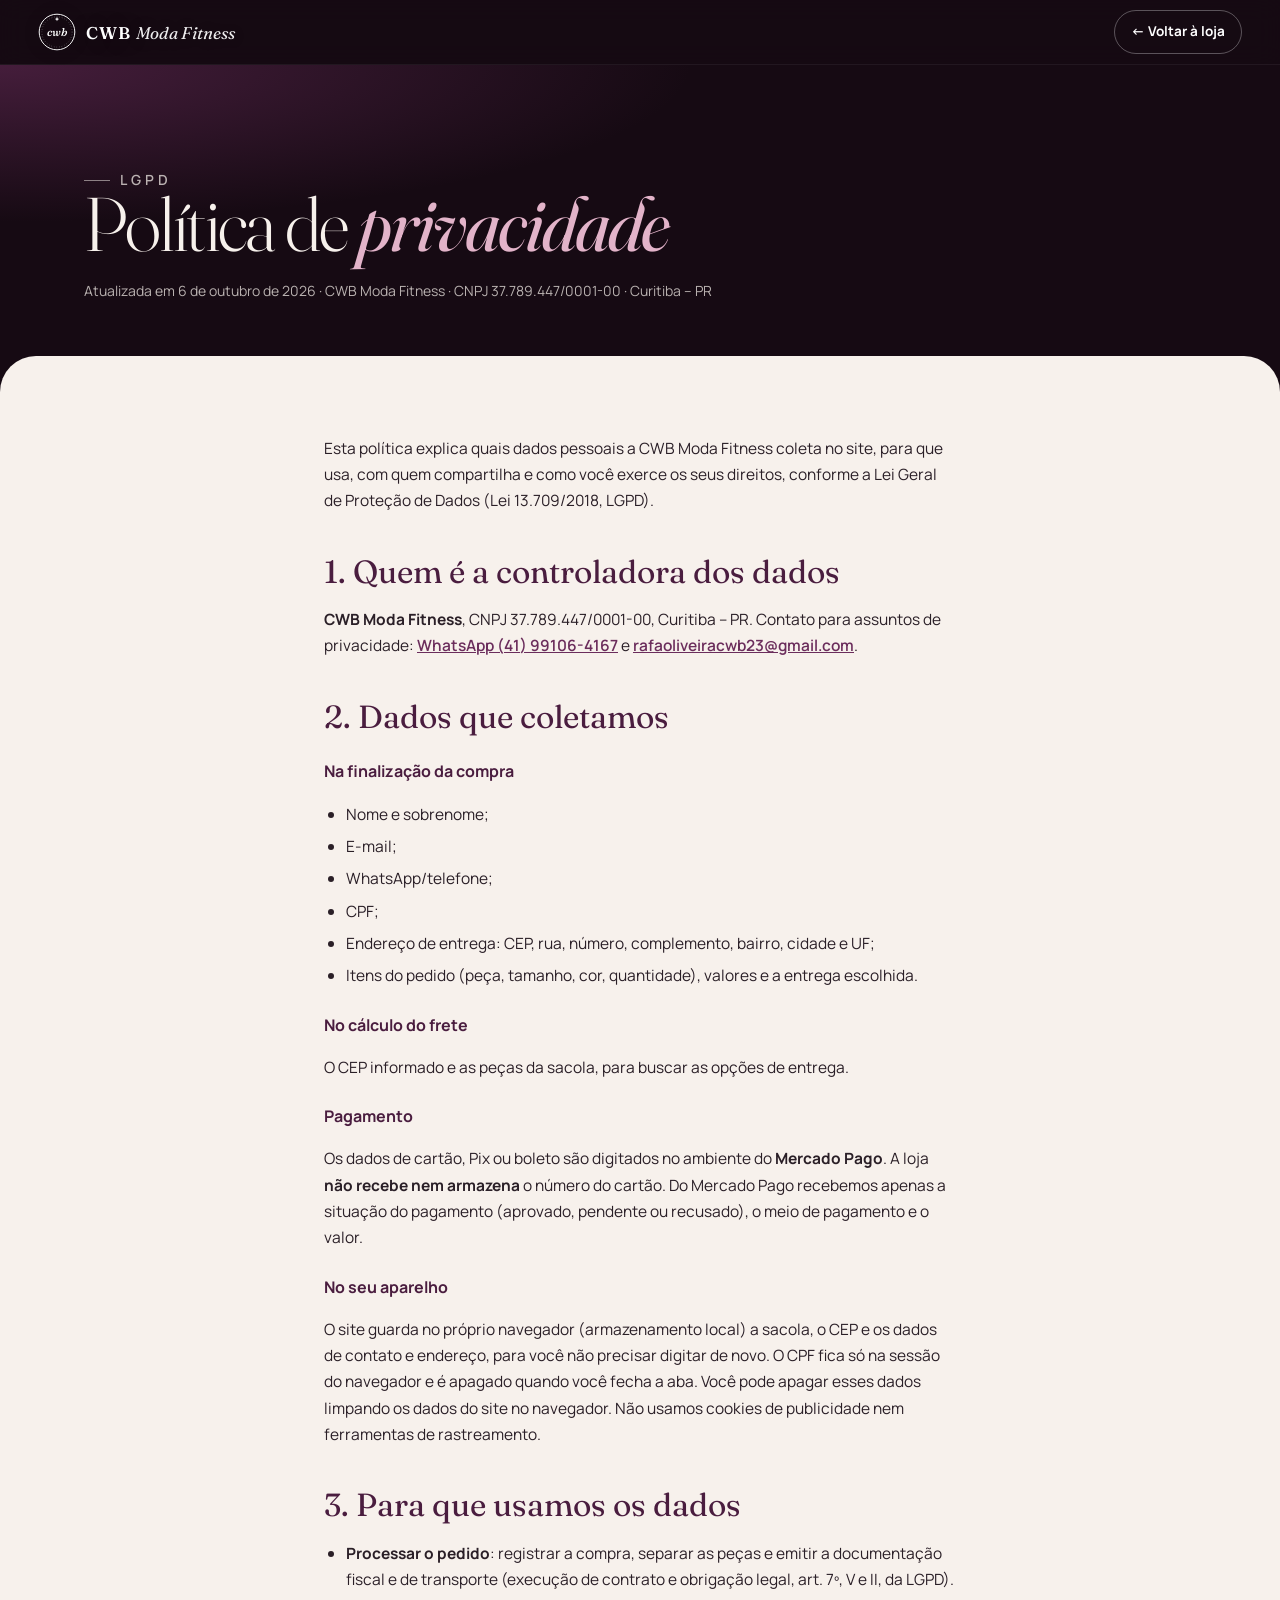
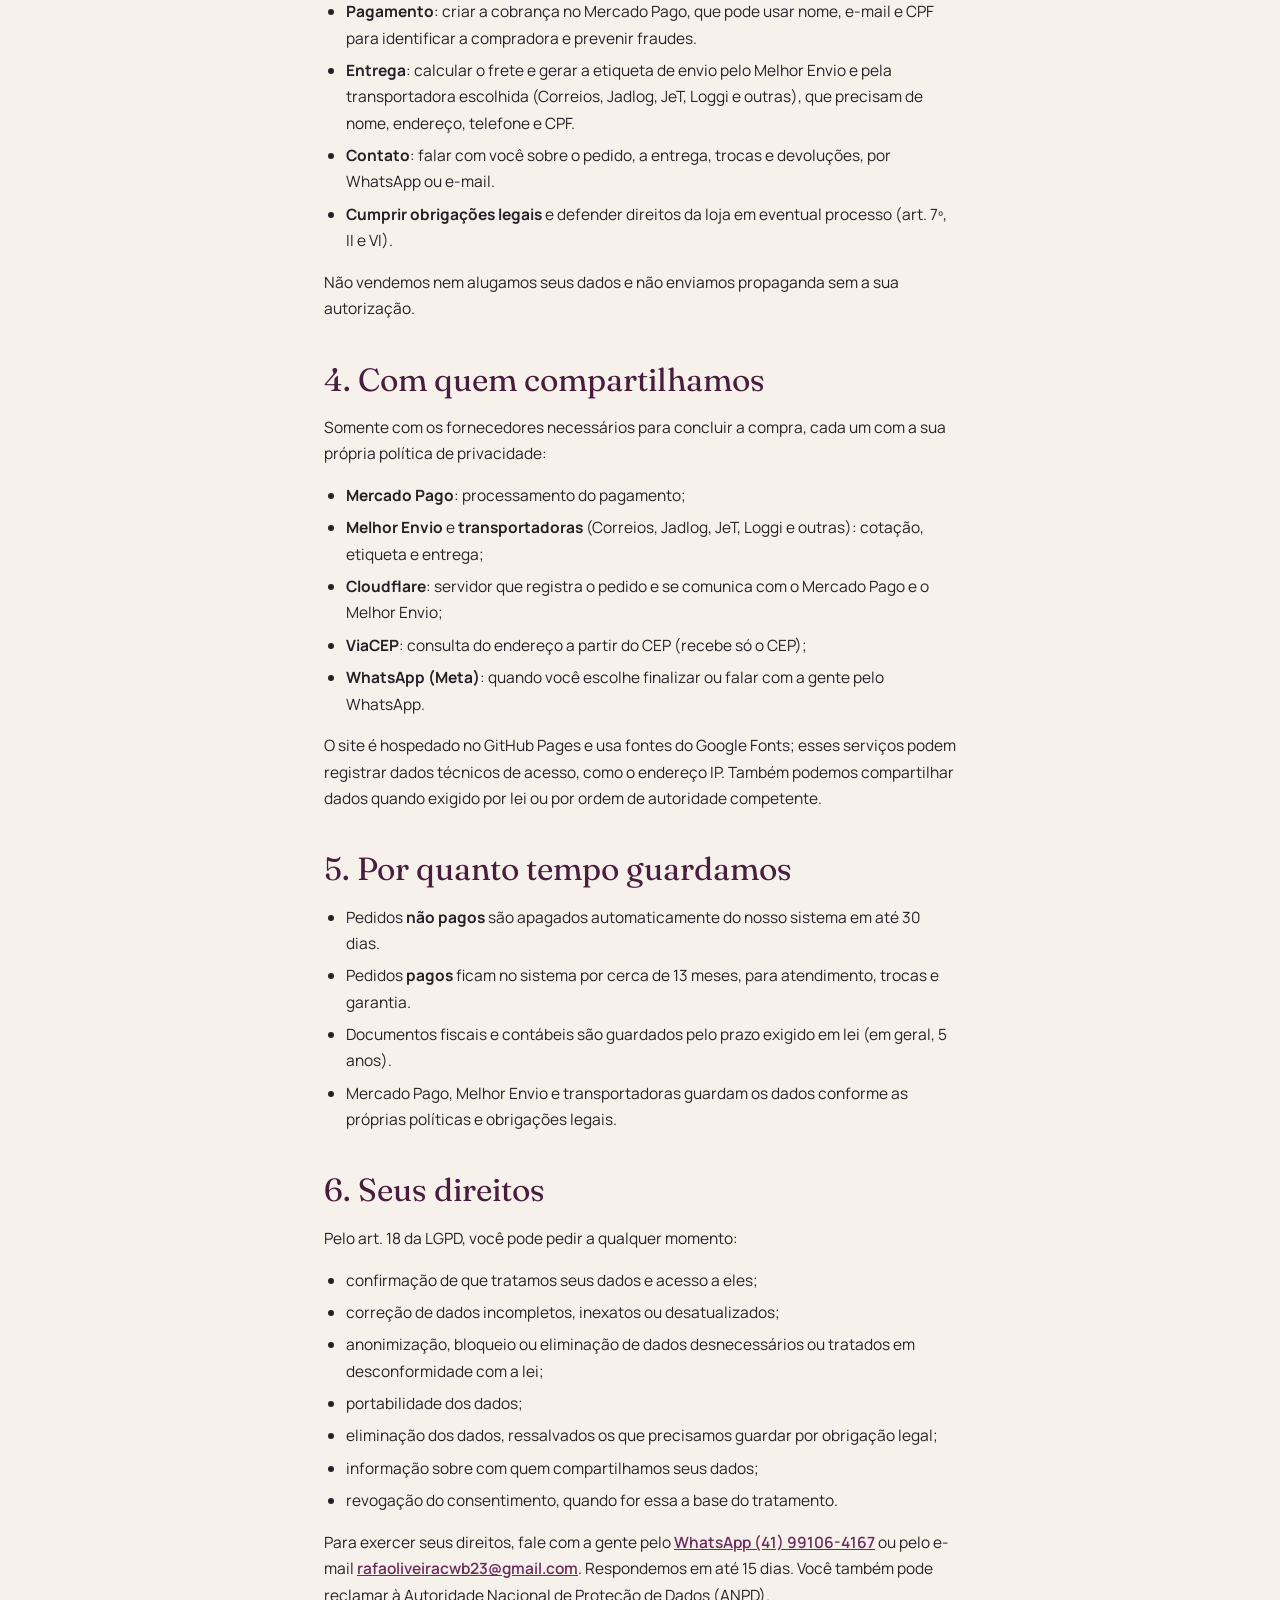
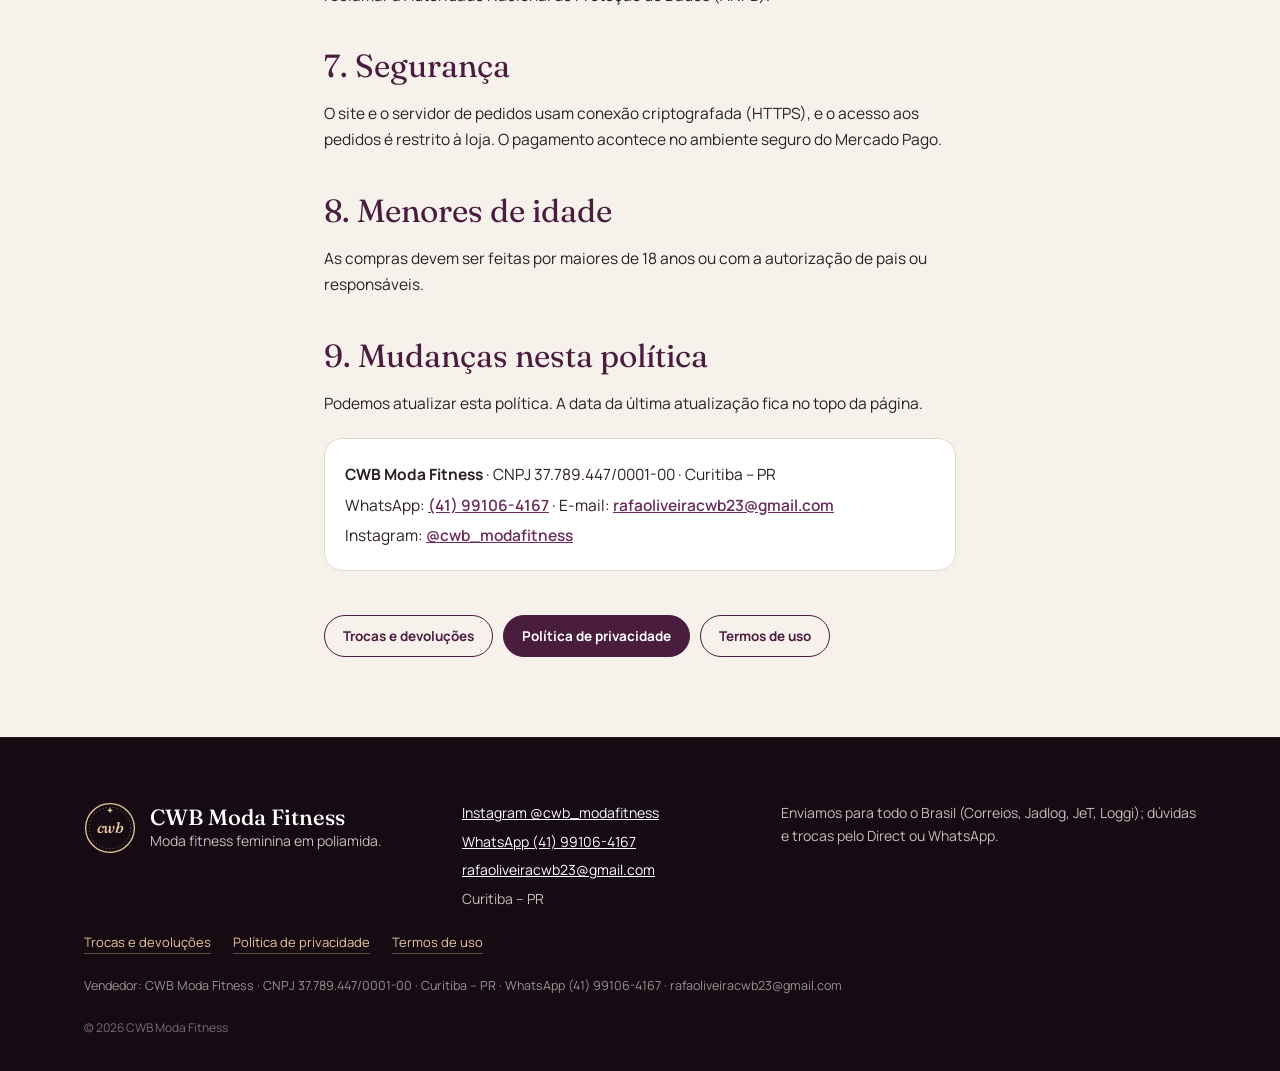
==== privacidade.html @ c8b11980 "Páginas legais (trocas, privacidade LGPD, termos), vendedor com CNPJ no rodapé e aviso no checkout" ====
<!doctype html>
<html lang="pt-BR">
<head>
<meta charset="utf-8">
<meta name="viewport" content="width=device-width, initial-scale=1, viewport-fit=cover">
<title>Política de privacidade | CWB Moda Fitness</title>
<meta name="description" content="Como a CWB Moda Fitness trata os seus dados pessoais (LGPD).">
<meta name="theme-color" content="#160a13">
<link rel="canonical" href="https://ricksanches5567-art.github.io/cwb-modafitness/privacidade.html">
<link rel="icon" href="favicon.svg" type="image/svg+xml">
<link rel="apple-touch-icon" href="img/apple-touch-icon.png">
<link rel="preconnect" href="https://fonts.googleapis.com">
<link rel="preconnect" href="https://fonts.gstatic.com" crossorigin>
<link href="https://fonts.googleapis.com/css2?family=Fraunces:ital,opsz,wght@0,9..144,300..700;1,9..144,300..600&family=Manrope:wght@400;500;600;700&display=swap" rel="stylesheet">
<link rel="stylesheet" href="css/style.css">
</head>
<body class="legal-page">
<a class="skip" href="#conteudo">Pular para o conteúdo</a>
<svg width="0" height="0" style="position:absolute" aria-hidden="true">
  <defs>
    <symbol id="logo-mark" viewBox="0 0 64 64">
      <circle cx="32" cy="32" r="30" fill="none" stroke="currentColor" stroke-width="1.6"/>
      <circle cx="32" cy="32" r="25.5" fill="none" stroke="currentColor" stroke-width=".6" stroke-dasharray="1.2 3.2"/>
      <text x="32" y="38.5" text-anchor="middle" font-family="Fraunces, Georgia, serif" font-style="italic" font-weight="500" font-size="19" fill="currentColor" letter-spacing="-.5">cwb</text>
      <path d="M32 6.5l1.1 2.6 2.6 1.1-2.6 1.1L32 14l-1.1-2.7-2.6-1.1 2.6-1.1z" fill="currentColor"/>
    </symbol>
    <symbol id="ic-ig" viewBox="0 0 24 24"><path fill="currentColor" d="M12 2.2c3.2 0 3.6 0 4.8.1 3.3.1 4.8 1.7 4.9 4.9.1 1.3.1 1.6.1 4.8s0 3.6-.1 4.8c-.1 3.2-1.7 4.8-4.9 4.9-1.3.1-1.6.1-4.8.1s-3.6 0-4.8-.1c-3.3-.1-4.8-1.7-4.9-4.9C2.2 15.6 2.2 15.2 2.2 12s0-3.6.1-4.8C2.4 3.9 3.9 2.4 7.2 2.3 8.4 2.2 8.8 2.2 12 2.2zm0-2.2C8.7 0 8.3 0 7.1.1 2.7.3.3 2.7.1 7.1 0 8.3 0 8.7 0 12s0 3.7.1 4.9c.2 4.4 2.6 6.8 7 7 1.2.1 1.6.1 4.9.1s3.7 0 4.9-.1c4.4-.2 6.8-2.6 7-7 .1-1.2.1-1.6.1-4.9s0-3.7-.1-4.9c-.2-4.4-2.6-6.8-7-7C15.7 0 15.3 0 12 0zm0 5.8a6.2 6.2 0 1 0 0 12.4 6.2 6.2 0 0 0 0-12.4zM12 16a4 4 0 1 1 0-8 4 4 0 0 1 0 8zm6.4-11.8a1.4 1.4 0 1 0 0 2.9 1.4 1.4 0 0 0 0-2.9z"/></symbol>
    <symbol id="ic-wa" viewBox="0 0 24 24"><path fill="currentColor" d="M17.5 14.4c-.3-.1-1.8-.9-2-1-.3-.1-.5-.1-.7.1-.2.3-.8 1-.9 1.2-.2.2-.3.2-.6.1-.3-.1-1.3-.5-2.4-1.5-.9-.8-1.5-1.8-1.7-2.1-.2-.3 0-.5.1-.6l.4-.5c.2-.2.2-.3.3-.5.1-.2 0-.4 0-.5l-.9-2.2c-.2-.6-.5-.5-.7-.5h-.6c-.2 0-.5.1-.8.4-.3.3-1 1-1 2.5s1.1 2.9 1.2 3.1c.1.2 2.1 3.2 5.1 4.5.7.3 1.3.5 1.7.6.7.2 1.4.2 1.9.1.6-.1 1.8-.7 2-1.4.2-.7.2-1.3.2-1.4-.1-.1-.3-.2-.6-.3zM12 21.8a9.8 9.8 0 0 1-5-1.4l-.4-.2-3.7 1 1-3.6-.2-.4A9.8 9.8 0 1 1 12 21.8zM12 0a12 12 0 0 0-10.3 18L0 24l6.2-1.6A12 12 0 1 0 12 0z"/></symbol>
  </defs>
</svg>

<header class="legal-top">
  <div class="topbar__in">
    <a class="brand" href="./" aria-label="CWB Moda Fitness – voltar à loja">
      <svg class="brand__mark" aria-hidden="true"><use href="#logo-mark"/></svg>
      <span class="brand__word"><b>CWB</b> <i>Moda Fitness</i></span>
    </a>
    <a class="legal-back" href="./">&larr; Voltar à loja</a>
  </div>
</header>
<main id="conteudo">
  <section class="legal-hero">
    <div class="wrap">
      <p class="eyebrow">LGPD</p>
      <h1 class="display">Política de <em>privacidade</em></h1>
      <p>Atualizada em 6 de outubro de 2026 · CWB Moda Fitness · CNPJ 37.789.447/0001-00 · Curitiba – PR</p>
    </div>
  </section>
  <section class="legal">
    <div class="wrap legal__body">
      <p>Esta política explica quais dados pessoais a CWB Moda Fitness coleta no site, para que usa, com quem compartilha e como você exerce os seus direitos, conforme a Lei Geral de Proteção de Dados (Lei 13.709/2018, LGPD).</p>

      <h2>1. Quem é a controladora dos dados</h2>
      <p><strong>CWB Moda Fitness</strong>, CNPJ 37.789.447/0001-00, Curitiba – PR. Contato para assuntos de privacidade: <a href="https://wa.me/5541991064167" target="_blank" rel="noopener">WhatsApp (41) 99106-4167</a> e <a href="mailto:rafaoliveiracwb23@gmail.com">rafaoliveiracwb23@gmail.com</a>.</p>

      <h2>2. Dados que coletamos</h2>
      <h3>Na finalização da compra</h3>
      <ul>
        <li>Nome e sobrenome;</li>
        <li>E-mail;</li>
        <li>WhatsApp/telefone;</li>
        <li>CPF;</li>
        <li>Endereço de entrega: CEP, rua, número, complemento, bairro, cidade e UF;</li>
        <li>Itens do pedido (peça, tamanho, cor, quantidade), valores e a entrega escolhida.</li>
      </ul>
      <h3>No cálculo do frete</h3>
      <p>O CEP informado e as peças da sacola, para buscar as opções de entrega.</p>
      <h3>Pagamento</h3>
      <p>Os dados de cartão, Pix ou boleto são digitados no ambiente do <strong>Mercado Pago</strong>. A loja <strong>não recebe nem armazena</strong> o número do cartão. Do Mercado Pago recebemos apenas a situação do pagamento (aprovado, pendente ou recusado), o meio de pagamento e o valor.</p>
      <h3>No seu aparelho</h3>
      <p>O site guarda no próprio navegador (armazenamento local) a sacola, o CEP e os dados de contato e endereço, para você não precisar digitar de novo. O CPF fica só na sessão do navegador e é apagado quando você fecha a aba. Você pode apagar esses dados limpando os dados do site no navegador. Não usamos cookies de publicidade nem ferramentas de rastreamento.</p>

      <h2>3. Para que usamos os dados</h2>
      <ul>
        <li><strong>Processar o pedido</strong>: registrar a compra, separar as peças e emitir a documentação fiscal e de transporte (execução de contrato e obrigação legal, art. 7º, V e II, da LGPD).</li>
        <li><strong>Pagamento</strong>: criar a cobrança no Mercado Pago, que pode usar nome, e-mail e CPF para identificar a compradora e prevenir fraudes.</li>
        <li><strong>Entrega</strong>: calcular o frete e gerar a etiqueta de envio pelo Melhor Envio e pela transportadora escolhida (Correios, Jadlog, JeT, Loggi e outras), que precisam de nome, endereço, telefone e CPF.</li>
        <li><strong>Contato</strong>: falar com você sobre o pedido, a entrega, trocas e devoluções, por WhatsApp ou e-mail.</li>
        <li><strong>Cumprir obrigações legais</strong> e defender direitos da loja em eventual processo (art. 7º, II e VI).</li>
      </ul>
      <p>Não vendemos nem alugamos seus dados e não enviamos propaganda sem a sua autorização.</p>

      <h2>4. Com quem compartilhamos</h2>
      <p>Somente com os fornecedores necessários para concluir a compra, cada um com a sua própria política de privacidade:</p>
      <ul>
        <li><strong>Mercado Pago</strong>: processamento do pagamento;</li>
        <li><strong>Melhor Envio</strong> e <strong>transportadoras</strong> (Correios, Jadlog, JeT, Loggi e outras): cotação, etiqueta e entrega;</li>
        <li><strong>Cloudflare</strong>: servidor que registra o pedido e se comunica com o Mercado Pago e o Melhor Envio;</li>
        <li><strong>ViaCEP</strong>: consulta do endereço a partir do CEP (recebe só o CEP);</li>
        <li><strong>WhatsApp (Meta)</strong>: quando você escolhe finalizar ou falar com a gente pelo WhatsApp.</li>
      </ul>
      <p>O site é hospedado no GitHub Pages e usa fontes do Google Fonts; esses serviços podem registrar dados técnicos de acesso, como o endereço IP. Também podemos compartilhar dados quando exigido por lei ou por ordem de autoridade competente.</p>

      <h2>5. Por quanto tempo guardamos</h2>
      <ul>
        <li>Pedidos <strong>não pagos</strong> são apagados automaticamente do nosso sistema em até 30 dias.</li>
        <li>Pedidos <strong>pagos</strong> ficam no sistema por cerca de 13 meses, para atendimento, trocas e garantia.</li>
        <li>Documentos fiscais e contábeis são guardados pelo prazo exigido em lei (em geral, 5 anos).</li>
        <li>Mercado Pago, Melhor Envio e transportadoras guardam os dados conforme as próprias políticas e obrigações legais.</li>
      </ul>

      <h2>6. Seus direitos</h2>
      <p>Pelo art. 18 da LGPD, você pode pedir a qualquer momento:</p>
      <ul>
        <li>confirmação de que tratamos seus dados e acesso a eles;</li>
        <li>correção de dados incompletos, inexatos ou desatualizados;</li>
        <li>anonimização, bloqueio ou eliminação de dados desnecessários ou tratados em desconformidade com a lei;</li>
        <li>portabilidade dos dados;</li>
        <li>eliminação dos dados, ressalvados os que precisamos guardar por obrigação legal;</li>
        <li>informação sobre com quem compartilhamos seus dados;</li>
        <li>revogação do consentimento, quando for essa a base do tratamento.</li>
      </ul>
      <p>Para exercer seus direitos, fale com a gente pelo <a href="https://wa.me/5541991064167" target="_blank" rel="noopener">WhatsApp (41) 99106-4167</a> ou pelo e-mail <a href="mailto:rafaoliveiracwb23@gmail.com">rafaoliveiracwb23@gmail.com</a>. Respondemos em até 15 dias. Você também pode reclamar à Autoridade Nacional de Proteção de Dados (ANPD).</p>

      <h2>7. Segurança</h2>
      <p>O site e o servidor de pedidos usam conexão criptografada (HTTPS), e o acesso aos pedidos é restrito à loja. O pagamento acontece no ambiente seguro do Mercado Pago.</p>

      <h2>8. Menores de idade</h2>
      <p>As compras devem ser feitas por maiores de 18 anos ou com a autorização de pais ou responsáveis.</p>

      <h2>9. Mudanças nesta política</h2>
      <p>Podemos atualizar esta política. A data da última atualização fica no topo da página.</p>

      <div class="legal__box">
        <p><strong>CWB Moda Fitness</strong> · CNPJ 37.789.447/0001-00 · Curitiba – PR</p>
        <p>WhatsApp: <a href="https://wa.me/5541991064167" target="_blank" rel="noopener">(41) 99106-4167</a> · E-mail: <a href="mailto:rafaoliveiracwb23@gmail.com">rafaoliveiracwb23@gmail.com</a></p>
        <p>Instagram: <a href="https://www.instagram.com/cwb_modafitness/" target="_blank" rel="noopener">@cwb_modafitness</a></p>
      </div>
      <nav class="legal__nav" aria-label="Informações legais"><a href="trocas.html">Trocas e devoluções</a><a href="privacidade.html" aria-current="page">Política de privacidade</a><a href="termos.html">Termos de uso</a></nav>
    </div>
  </section>
</main>
<footer class="footer">
  <div class="wrap footer__in">
    <div class="footer__brand">
      <svg class="footer__mark" aria-hidden="true"><use href="#logo-mark"/></svg>
      <div>
        <p class="footer__name">CWB Moda Fitness</p>
        <p>Moda fitness feminina em poliamida.</p>
      </div>
    </div>
    <ul class="footer__list">
      <li><a href="https://www.instagram.com/cwb_modafitness/" target="_blank" rel="noopener">Instagram @cwb_modafitness</a></li>
      <li><a href="https://wa.me/5541991064167" target="_blank" rel="noopener">WhatsApp (41) 99106-4167</a></li>
      <li><a href="mailto:rafaoliveiracwb23@gmail.com">rafaoliveiracwb23@gmail.com</a></li>
      <li>Curitiba – PR</li>
    </ul>
    <p class="footer__note">Enviamos para todo o Brasil (Correios, Jadlog, JeT, Loggi); dúvidas e trocas pelo Direct ou WhatsApp.</p>
    <nav class="footer__legal" aria-label="Informações legais">
      <a href="trocas.html">Trocas e devoluções</a>
      <a href="privacidade.html">Política de privacidade</a>
      <a href="termos.html">Termos de uso</a>
    </nav>
    <p class="footer__seller">Vendedor: CWB Moda Fitness · CNPJ 37.789.447/0001-00 · Curitiba – PR · WhatsApp (41) 99106-4167 · rafaoliveiracwb23@gmail.com</p>
    <p class="footer__copy">© 2026 CWB Moda Fitness</p>
  </div>
</footer>
</body>
</html>
---- css/style.css ----
/* CWB Moda Fitness — v2 */
:root{
  --ink:#160a13; --ink-2:#22101d; --plum:#4a1d3f; --plum-2:#6b2d5c; --plum-3:#2c0f26;
  --rose:#e2b3c9; --rose-2:#c98fae; --blush:#f3e3ea; --gold:#e6c79c;
  --cream:#f7f1ec; --cream-2:#efe5dc; --sand:#e4d6ca; --text:#2a1f27; --muted:#7a6a74; --line:#e3d6cc;
  --wa:#1f9d55; --mp:#009ee3; --radius:18px;
  --serif:"Fraunces", Georgia, "Times New Roman", serif;
  --sans:"Manrope", system-ui, -apple-system, "Segoe UI", Roboto, Arial, sans-serif;
  --ease-out:cubic-bezier(.16,1,.3,1);
  --pad:clamp(18px,5vw,64px);
}
*{box-sizing:border-box}
html{-webkit-text-size-adjust:100%}
html.lenis,html.lenis body{height:auto}
.lenis.lenis-smooth{scroll-behavior:auto!important}
.lenis.lenis-stopped{overflow:hidden}
body{margin:0;background:var(--ink);color:var(--cream);font:400 15.5px/1.6 var(--sans);-webkit-font-smoothing:antialiased;overflow-x:hidden}
img,video,canvas{max-width:100%;display:block}
button{font:inherit;color:inherit;cursor:pointer}
a{color:inherit}
[hidden]{display:none!important}
.wrap{width:100%;max-width:1240px;margin:0 auto;padding:0 var(--pad)}
.skip{position:absolute;left:-999px}.skip:focus{left:12px;top:12px;background:#fff;color:var(--ink);padding:8px 12px;z-index:200}
.ic-line{width:22px;height:22px;fill:none;stroke:currentColor;stroke-width:1.7;stroke-linecap:round;stroke-linejoin:round}
.ic-line .fill{fill:currentColor;stroke:none}
.ic{width:20px;height:20px}
:focus-visible{outline:2px solid var(--gold);outline-offset:3px}

.eyebrow{display:inline-flex;align-items:center;gap:10px;margin:0 0 18px;font:600 11.5px/1 var(--sans);letter-spacing:.28em;text-transform:uppercase;color:var(--gold)}
.eyebrow::before{content:"";width:26px;height:1px;background:currentColor;opacity:.7}
.hero__eyebrow::before{display:none}
.eyebrow--plum{color:var(--plum-2)}
.display{margin:0;font:300 clamp(40px,8.4vw,92px)/.98 var(--serif);letter-spacing:-.025em;font-variation-settings:"opsz" 144}
.display em{font-style:italic;font-weight:400;color:var(--rose)}
.display--ink{color:var(--plum)}
.display--ink em{color:var(--plum-2)}
.lead{font-size:clamp(16px,1.6vw,18.5px);line-height:1.65;color:rgba(247,241,236,.8);max-width:34em;margin:26px 0 0}

/* ------------ topbar ------------ */
.topbar{position:fixed;inset:0 0 auto 0;z-index:60;color:#fff;transition:background .4s,backdrop-filter .4s,box-shadow .4s}
.topbar::before{content:"";position:absolute;inset:0 0 auto 0;height:150%;z-index:-1;pointer-events:none;background:linear-gradient(to bottom,rgba(10,4,8,.55),rgba(10,4,8,0));transition:opacity .4s}
.topbar.is-solid{background:rgba(22,10,19,.82);backdrop-filter:saturate(1.3) blur(14px);-webkit-backdrop-filter:saturate(1.3) blur(14px);box-shadow:0 1px 0 rgba(255,255,255,.06)}
.topbar.is-solid::before{opacity:0}
.topbar__in{display:flex;align-items:center;justify-content:space-between;gap:16px;height:64px;padding:0 clamp(14px,3vw,40px);padding-top:env(safe-area-inset-top)}
.brand{display:flex;align-items:center;gap:10px;text-decoration:none;text-shadow:0 1px 18px rgba(0,0,0,.4)}
.brand__mark{width:38px;height:38px;color:#fff;filter:drop-shadow(0 1px 8px rgba(0,0,0,.35))}
.brand__word{font:500 17px/1 var(--serif);letter-spacing:.01em;white-space:nowrap}
.brand__word b{font-weight:600;letter-spacing:.06em}
.brand__word i{font-weight:400;opacity:.92}
.topbar__nav{display:none;gap:30px;font-size:13px;font-weight:600;letter-spacing:.12em;text-transform:uppercase}
.topbar__nav a{text-decoration:none;opacity:.85;position:relative}
.topbar__nav a::after{content:"";position:absolute;left:0;right:0;bottom:-6px;height:1px;background:currentColor;transform:scaleX(0);transform-origin:left;transition:transform .4s var(--ease-out)}
.topbar__nav a:hover{opacity:1}.topbar__nav a:hover::after{transform:scaleX(1)}
.topbar__actions{display:flex;gap:4px}
.icon-btn{position:relative;display:grid;place-items:center;width:44px;height:44px;border-radius:50%;border:0;background:transparent;color:#fff;text-decoration:none;transition:background .2s}
.icon-btn:hover{background:rgba(255,255,255,.12)}
.cart-count{position:absolute;top:3px;right:1px;min-width:19px;height:19px;padding:0 5px;border-radius:10px;background:var(--gold);color:var(--ink);font:700 11px/19px var(--sans);text-align:center}

/* ------------ hero ------------ */
.hero{position:relative;height:100vh;height:100svh;min-height:600px;overflow:hidden;background:var(--ink) url(../video/hero-m-poster.webp) center/cover no-repeat;isolation:isolate}
.hero__media{position:absolute;inset:0;z-index:-2}
.hero__video{width:100%;height:100%;object-fit:cover;transform-origin:50% 40%}
.hero__shade{position:absolute;inset:0;z-index:-1;background:
  linear-gradient(to top,rgba(14,5,11,.92) 0%,rgba(14,5,11,.55) 34%,rgba(14,5,11,0) 62%),
  radial-gradient(120% 70% at 50% 110%,rgba(74,29,63,.55),transparent 60%)}
.hero__content{position:absolute;left:0;right:0;bottom:0;padding:0 var(--pad) calc(78px + env(safe-area-inset-bottom))}
.hero__eyebrow{color:#fff;letter-spacing:.24em;margin-bottom:16px}
.hero__eyebrow .dot{width:7px;height:7px;border-radius:50%;background:var(--gold);box-shadow:0 0 0 0 rgba(230,199,156,.7);animation:pulse 2.4s infinite}
.hero__title{margin:0;font:300 clamp(64px,19vw,196px)/.86 var(--serif);letter-spacing:-.045em;color:#fff;text-shadow:0 2px 40px rgba(0,0,0,.35);font-variation-settings:"opsz" 144}
.hero__title em{font-style:italic;font-weight:400;color:var(--rose)}
.hero__title .ch{display:inline-block;will-change:transform}
.hero__title .word{display:inline-block;overflow:hidden;padding:0 .02em .08em;margin-bottom:-.08em;vertical-align:top}
.hero__tag{margin:14px 0 0;font:400 italic clamp(19px,2.6vw,28px)/1.25 var(--serif);color:#fff}
.hero__sub{margin:10px 0 26px;font-size:15px;line-height:1.55;color:rgba(255,255,255,.82);max-width:30em}
.hero__cta{display:flex;flex-wrap:wrap;gap:10px}
@media (max-width:420px){.hero__cta .btn{min-height:50px;padding:0 20px;font-size:14.5px}}
.hero__cue{display:none;position:absolute;left:50%;bottom:calc(18px + env(safe-area-inset-bottom));width:26px;height:42px;margin-left:-13px;border:1.5px solid rgba(255,255,255,.55);border-radius:20px}
.hero__cue span{position:absolute;left:50%;top:8px;width:3px;height:8px;margin-left:-1.5px;border-radius:2px;background:#fff;animation:cue 1.8s var(--ease-out) infinite}
.btn--glass .ic{width:18px;height:18px}
.hero__badge{display:none;position:absolute;right:clamp(24px,5vw,72px);bottom:clamp(40px,10vh,110px);width:132px;height:132px;color:#fff}
.hero__badge>svg:first-child{width:100%;height:100%;animation:spin 22s linear infinite}
.hero__badge text{font:600 10.4px/1 var(--sans);letter-spacing:.32em;fill:currentColor}
.hero__badge-mark{position:absolute;inset:34px;width:64px;height:64px;color:var(--gold)}

/* ------------ buttons ------------ */
.btn{position:relative;display:inline-flex;align-items:center;justify-content:center;gap:10px;min-height:52px;padding:0 26px;border-radius:999px;border:1px solid transparent;font-weight:700;font-size:15px;letter-spacing:.01em;text-decoration:none;overflow:hidden;transition:transform .25s var(--ease-out),background .25s,box-shadow .3s,color .25s}
.btn svg{width:20px;height:20px;flex:none}
.btn:active{transform:translateY(1px) scale(.985)}
.btn--glow{background:var(--cream);color:var(--ink);box-shadow:0 0 0 0 rgba(230,199,156,.0),0 14px 40px -12px rgba(230,199,156,.65)}
.btn--glow::after{content:"";position:absolute;top:0;bottom:0;left:-60%;width:40%;background:linear-gradient(100deg,transparent,rgba(255,255,255,.75),transparent);transform:skewX(-20deg);transition:left .7s var(--ease-out)}
.btn--glow:hover::after{left:130%}
.btn--glow:hover{transform:translateY(-2px);box-shadow:0 18px 50px -12px rgba(230,199,156,.85)}
.btn__arrow{transition:transform .3s var(--ease-out)}.btn:hover .btn__arrow{transform:translateX(4px)}
.btn--glass{background:rgba(255,255,255,.1);border-color:rgba(255,255,255,.35);color:#fff;backdrop-filter:blur(8px);-webkit-backdrop-filter:blur(8px)}
.btn--glass:hover{background:rgba(255,255,255,.18)}
.btn--plum{background:var(--plum);color:#fff;width:100%}
.btn--plum:hover{background:var(--plum-2)}
.btn--wa{background:var(--wa);color:#fff;width:100%}
.btn--wa-solid{background:var(--wa);color:#fff;box-shadow:0 14px 36px -14px rgba(31,157,85,.9)}
.btn--wa-solid:hover{transform:translateY(-2px)}
.btn--mp{background:var(--mp);color:#fff;width:100%}
.btn--wa-outline{background:#fff;color:var(--wa);border-color:var(--wa);width:100%}
.btn[disabled]{opacity:.45;cursor:not-allowed}

/* ------------ ticker ------------ */
.ticker{position:relative;z-index:2;overflow:hidden;background:var(--plum);border-block:1px solid rgba(255,255,255,.08);padding:16px 0}
.ticker__track{display:flex;width:max-content;align-items:center;gap:26px;white-space:nowrap;animation:marquee 34s linear infinite;will-change:transform}
.ticker span{font:400 italic clamp(20px,3vw,30px)/1 var(--serif);color:var(--cream)}
.ticker i{font-style:normal;color:var(--gold);font-size:14px}
.ticker.is-skew .ticker__track{animation-play-state:running}

/* ------------ sections common ------------ */
.section{position:relative}
.js.motion .section .rise{opacity:0;transform:translateY(28px);transition:opacity 1s var(--ease-out),transform 1s var(--ease-out)}
.js.motion .section .rise.in{opacity:1;transform:none}

/* ------------ manifesto ------------ */
.manifesto{padding:clamp(90px,14vh,150px) 0 clamp(80px,12vh,130px);overflow:hidden;background:var(--ink)}
.manifesto__glow{position:absolute;width:80vmax;height:80vmax;left:-30vmax;top:-20vmax;background:radial-gradient(closest-side,rgba(107,45,92,.55),transparent);pointer-events:none}
.manifesto__grid{position:relative;display:grid;gap:56px;align-items:center}
.manifesto .display{max-width:11ch}
.stats{list-style:none;margin:40px 0 0;padding:26px 0 0;display:grid;grid-template-columns:repeat(3,1fr);gap:12px;border-top:1px solid rgba(255,255,255,.12)}
.stats li{display:flex;flex-direction:column;gap:6px}
.stats strong{font:300 clamp(34px,5.5vw,56px)/1 var(--serif);color:#fff;letter-spacing:-.02em}
.stats li>span{font-size:12px;letter-spacing:.06em;color:rgba(247,241,236,.62);line-height:1.35}
.manifesto__art{position:relative;height:clamp(440px,118vw,640px)}
.ed{position:absolute;margin:0;overflow:hidden;border-radius:26px;box-shadow:0 40px 80px -30px rgba(0,0,0,.8)}
.ed img{width:100%;height:100%;object-fit:cover}
.ed--a{left:0;top:0;width:64%;height:78%}
.ed--b{right:0;bottom:0;width:52%;height:64%;border:6px solid var(--ink)}
.ed__ring{position:absolute;right:4%;top:-4%;width:42%;fill:none;stroke:var(--gold);stroke-width:.8;opacity:.6;animation:spin 40s linear infinite}
.ed__ring-in{stroke-dasharray:2 6}
.ed__chip{position:absolute;left:6%;bottom:6%;padding:10px 16px;border-radius:999px;background:rgba(247,241,236,.94);color:var(--ink);font:700 12px/1 var(--sans);letter-spacing:.08em;text-transform:uppercase;box-shadow:0 18px 40px -16px rgba(0,0,0,.6)}

/* ------------ chapters (coleção) ------------ */
.chapters{position:relative;background:var(--ink-2)}
.chapters__stage{position:relative}
.chapters__canvas,.chapters__shade,.chapters__rail{display:none}
.chapters__label{position:relative;padding:80px var(--pad) 0}
.chapters__list{display:grid;gap:40px;padding:24px var(--pad) 90px}
.chapter{position:relative;border-radius:24px;overflow:hidden}
.chapter__img{width:100%;height:auto;aspect-ratio:3/4;object-fit:cover}
.chapter__copy{padding:20px 4px 0}
.chapter__num{font:500 13px/1 var(--sans);letter-spacing:.2em;color:var(--gold)}
.chapter h3{margin:8px 0 10px;font:300 clamp(48px,12vw,120px)/.92 var(--serif);letter-spacing:-.035em;color:#fff}
.chapter p{margin:0 0 18px;color:rgba(247,241,236,.82);max-width:26em;font-size:16px}
.chip-link{display:inline-flex;align-items:center;min-height:44px;padding:0 20px;border-radius:999px;border:1px solid rgba(255,255,255,.4);color:#fff;text-decoration:none;font-weight:700;font-size:14px;backdrop-filter:blur(8px);-webkit-backdrop-filter:blur(8px);background:rgba(255,255,255,.08);transition:background .25s,color .25s}
.chip-link:hover{background:var(--cream);color:var(--ink)}

.js.motion .chapters{height:440vh}
.js.motion .chapters__stage{position:sticky;top:0;height:100vh;height:100svh;overflow:hidden}
.js.motion .chapters__canvas{display:block;position:absolute;inset:0;width:100%;height:100%}
.js.motion .chapters__shade{display:block;position:absolute;inset:0;pointer-events:none;background:linear-gradient(to top,rgba(18,7,15,.94) 0%,rgba(18,7,15,.6) 30%,rgba(18,7,15,0) 58%),linear-gradient(to bottom,rgba(18,7,15,.5),rgba(18,7,15,0) 22%)}
.js.motion .chapters__label{position:absolute;top:80px;left:var(--pad);padding:0;z-index:3;color:#fff}
.js.motion .chapters__rail{display:flex;position:absolute;z-index:3;top:80px;right:var(--pad);gap:14px;list-style:none;margin:0;padding:0;font:600 11px/1 var(--sans);letter-spacing:.14em;color:rgba(255,255,255,.45)}
.js.motion .chapters__rail li{position:relative;padding-bottom:8px;transition:color .4s}
.js.motion .chapters__rail li::after{content:"";position:absolute;left:0;bottom:0;height:2px;width:100%;background:currentColor;transform:scaleX(.35);transform-origin:left;transition:transform .5s var(--ease-out)}
.js.motion .chapters__rail li.on{color:#fff}.js.motion .chapters__rail li.on::after{transform:scaleX(1);background:var(--gold)}
.js.motion .chapters__list{position:absolute;inset:0;display:block;padding:0;z-index:2}
.js.motion .chapter{position:absolute;left:0;right:0;bottom:0;border-radius:0;overflow:visible;visibility:hidden;padding:0 var(--pad) calc(48px + env(safe-area-inset-bottom))}
.js.motion .chapter__img{display:none}
.js.motion .chapter__copy{padding:0;opacity:0;will-change:transform,opacity}
.js.motion .chapter h3{text-shadow:0 2px 30px rgba(0,0,0,.45)}
.js.motion .chapter.on{visibility:visible}

/* ------------ details (vídeo) ------------ */
.details{position:relative;background:var(--ink-2)}
.details__stage{position:relative;min-height:100vh;min-height:100svh;overflow:hidden;display:flex;align-items:flex-end}
.details__frame{position:absolute;inset:0;background:#1b0c17 url(../video/detail-m-poster.webp) center/cover no-repeat}
.details__video{width:100%;height:100%;object-fit:cover}
.details__shade{position:absolute;inset:0;background:linear-gradient(to top,rgba(14,5,11,.95) 0%,rgba(14,5,11,.7) 38%,rgba(14,5,11,.05) 70%);pointer-events:none}
.details__copy{position:relative;z-index:2;padding:0 var(--pad) 64px;width:100%}
.details .display{max-width:9ch}
.feats{list-style:none;margin:28px 0 0;padding:0;display:grid;gap:14px;max-width:460px}
.feats li{display:flex;align-items:center;gap:14px;font-size:15px;color:rgba(247,241,236,.86)}
.feats b{color:#fff;font-weight:700}
.feats svg{flex:none;width:40px;height:40px;padding:8px;border-radius:50%;border:1px solid rgba(230,199,156,.45);fill:none;stroke:var(--gold);stroke-width:1.6;stroke-linecap:round;stroke-linejoin:round}
.js.motion .details{height:230vh}
.js.motion .details__stage{position:sticky;top:0;height:100vh;height:100svh}
.js.motion .details__frame{clip-path:inset(12% 7% 30% 7% round 28px);will-change:clip-path}

/* ------------ catalog ------------ */
.catalog{position:relative;z-index:3;background:var(--cream);color:var(--text);border-radius:36px 36px 0 0;margin-top:-36px;padding:clamp(70px,10vh,110px) 0 80px;scroll-margin-top:30px}
.catalog__head{display:flex;flex-direction:column;gap:22px}
.catalog .display{font-size:clamp(46px,9vw,96px)}
.search{display:flex;align-items:center;gap:10px;background:#fff;border:1px solid var(--line);border-radius:999px;padding:0 18px;height:52px;color:var(--muted);box-shadow:0 10px 30px -22px rgba(74,29,63,.5)}
.search input{flex:1;border:0;outline:0;background:transparent;font:inherit;color:var(--text);min-width:0}
.search:focus-within{border-color:var(--plum-2);box-shadow:0 0 0 4px rgba(107,45,92,.12)}
.filters{display:flex;gap:8px;overflow-x:auto;margin:22px calc(-1 * var(--pad)) 4px;padding:2px var(--pad) 10px;scrollbar-width:none}
.filters::-webkit-scrollbar{display:none}
.chip{flex:none;height:40px;padding:0 17px;border-radius:999px;border:1px solid var(--line);background:#fff;color:var(--text);font-size:13.5px;font-weight:600;white-space:nowrap;transition:background .2s,color .2s,border-color .2s}
.chip:hover{border-color:var(--plum-2)}
.chip[aria-selected="true"]{background:var(--plum);border-color:var(--plum);color:#fff}
.result-info{margin:6px 0 18px;color:var(--muted);font-size:13px}
.grid{display:grid;grid-template-columns:repeat(2,minmax(0,1fr));gap:22px 14px}
.card{display:flex;flex-direction:column;background:transparent}
.card__img{position:relative;aspect-ratio:4/5;background:var(--cream-2);overflow:hidden;border:0;padding:0;width:100%;border-radius:var(--radius);box-shadow:0 18px 40px -28px rgba(74,29,63,.55)}
.card__img img{width:100%;height:100%;object-fit:cover;transition:transform 1.1s var(--ease-out)}
.card:hover .card__img img{transform:scale(1.06)}
.card__img::after{content:"Ver peça";position:absolute;left:50%;bottom:12px;transform:translate(-50%,10px);opacity:0;padding:9px 16px;border-radius:999px;background:rgba(247,241,236,.95);color:var(--plum);font:700 12px/1 var(--sans);letter-spacing:.06em;transition:opacity .3s,transform .4s var(--ease-out)}
.card:hover .card__img::after{opacity:1;transform:translate(-50%,0)}
.card__tag{position:absolute;left:10px;top:10px;z-index:1;background:rgba(247,241,236,.92);color:var(--plum);font:700 10.5px/1 var(--sans);letter-spacing:.06em;padding:6px 9px;border-radius:999px}
.card__body{display:flex;flex-direction:column;gap:2px;padding:12px 2px 0;flex:1}
.card__name{margin:0;font:500 16px/1.25 var(--serif);color:var(--text)}
.card__code{font-size:11.5px;color:var(--muted);letter-spacing:.06em;text-transform:uppercase}
.card__price{margin-top:auto;padding-top:6px;font:600 19px/1 var(--serif);color:var(--plum)}
.card__btn{margin-top:10px;height:40px;border-radius:999px;border:1px solid var(--plum);background:transparent;color:var(--plum);font-weight:700;font-size:13px;transition:background .2s,color .2s}
.card__btn:hover{background:var(--plum);color:#fff}
.empty{grid-column:1/-1;text-align:center;padding:40px 10px;color:var(--muted)}

/* ------------ howto ------------ */
.howto{padding:clamp(90px,14vh,140px) 0;background:radial-gradient(90% 60% at 100% 0%,rgba(107,45,92,.6),transparent 60%),linear-gradient(180deg,var(--plum-3),var(--ink))}
.howto .display{max-width:12ch}
.steps{list-style:none;margin:48px 0 0;padding:0;display:grid;gap:16px;counter-reset:s}
.step{position:relative;padding:28px 24px 26px;border-radius:24px;background:rgba(255,255,255,.04);border:1px solid rgba(255,255,255,.1);overflow:hidden}
.step__n{position:absolute;right:16px;top:-14px;font:300 italic 120px/1 var(--serif);color:rgba(230,199,156,.16)}
.step h3{margin:0 0 8px;font:400 28px/1.1 var(--serif);color:#fff}
.step p{margin:0;color:rgba(247,241,236,.75);max-width:30em}
.pay-badges{display:flex;flex-wrap:wrap;gap:10px;margin-top:30px}
.pay{display:inline-flex;align-items:center;gap:8px;height:40px;padding:0 16px;border-radius:999px;border:1px solid rgba(255,255,255,.18);font-size:13px;font-weight:700;color:rgba(255,255,255,.9)}
.pay svg{width:18px;height:18px}
.pay--wa{color:#5fe39a;border-color:rgba(95,227,154,.4)}
.pay--mp{color:#7fd3ff;border-color:rgba(127,211,255,.4)}

/* ------------ cta ------------ */
.cta{position:relative;overflow:hidden;padding:clamp(110px,18vh,180px) 0;text-align:center;isolation:isolate}
.cta__bg{position:absolute;inset:-10%;z-index:-1}
.cta__bg img{width:100%;height:100%;object-fit:cover;filter:blur(3px) saturate(.8);transform:scale(1.05)}
.cta__bg::after{content:"";position:absolute;inset:0;background:radial-gradient(70% 70% at 50% 50%,rgba(22,10,19,.62),rgba(22,10,19,.92))}
.cta__in{display:flex;flex-direction:column;align-items:center}
.cta__mark{width:72px;height:72px;color:var(--gold);margin-bottom:26px}
.cta .display{max-width:13ch}
.cta .lead{margin-inline:auto}
.cta__btns{display:flex;flex-wrap:wrap;justify-content:center;gap:12px;margin-top:32px}

/* ------------ footer ------------ */
.footer{background:var(--ink);color:rgba(247,241,236,.78);padding:64px 0 34px;font-size:14px;overflow:hidden;border-top:1px solid rgba(255,255,255,.06)}
.footer__in{display:grid;gap:22px}
.footer__brand{display:flex;align-items:center;gap:14px}
.footer__mark{width:52px;height:52px;color:var(--gold);flex:none}
.footer__name{margin:0 0 2px;font:500 22px/1.2 var(--serif);color:#fff}
.footer p{margin:0}
.footer__list{list-style:none;margin:0;padding:0;display:grid;gap:6px}
.footer a{color:#fff}
.footer__big{font:300 clamp(64px,17vw,230px)/.85 var(--serif);letter-spacing:-.05em;color:transparent;-webkit-text-stroke:1px rgba(230,199,156,.35);white-space:nowrap;margin:20px 0 0!important}
.footer__big em{font-style:italic}
.footer__copy{font-size:12px;opacity:.55}

/* ------------ product modal ------------ */
.modal,.drawer{position:fixed;inset:0;z-index:100;color:var(--text)}
.modal__backdrop,.drawer__backdrop{position:absolute;inset:0;background:rgba(18,6,15,.62);backdrop-filter:blur(4px);-webkit-backdrop-filter:blur(4px);animation:fade .25s}
.modal__panel{position:absolute;inset:auto 0 0 0;max-height:94vh;max-height:94dvh;overflow:auto;overscroll-behavior:contain;background:var(--cream);border-radius:26px 26px 0 0;animation:up .35s var(--ease-out)}
.close-btn{position:absolute;right:12px;top:12px;z-index:3;width:42px;height:42px;border-radius:50%;border:0;background:rgba(255,255,255,.94);font-size:26px;line-height:1;color:var(--plum);box-shadow:0 6px 18px -8px rgba(0,0,0,.3)}
.pm__gallery{position:relative;background:var(--cream-2)}
.pm__main{width:100%;height:auto;aspect-ratio:1/1;object-fit:contain;background:var(--cream-2)}
.pm__thumbs{display:flex;gap:8px;padding:10px 14px 0}
.pm__thumbs button{width:64px;height:64px;border-radius:12px;overflow:hidden;border:2px solid transparent;padding:0;background:#fff}
.pm__thumbs button[aria-current="true"]{border-color:var(--plum)}
.pm__thumbs img{width:100%;height:100%;object-fit:cover}
.pm__info{padding:22px 20px 30px}
.pm__code{font-size:11.5px;letter-spacing:.14em;color:var(--muted);text-transform:uppercase}
.pm__title{margin:6px 0 8px;font:400 30px/1.1 var(--serif);color:var(--plum);letter-spacing:-.01em}
.pm__price{font:500 26px/1 var(--serif);margin-bottom:14px;color:var(--text)}
.pm__desc{color:#4b3d47;margin:0 0 20px}
.field{margin-bottom:18px}
.field__label{display:block;font-weight:700;font-size:13px;letter-spacing:.04em;margin-bottom:8px;color:var(--text)}
.sizes{display:flex;gap:8px}
.size{width:54px;height:48px;border-radius:14px;border:1px solid var(--line);background:#fff;font-weight:700;color:var(--text)}
.size[aria-pressed="true"]{background:var(--plum);color:#fff;border-color:var(--plum)}
select,.qty input{font:inherit;color:var(--text)}
.select{width:100%;height:48px;border-radius:14px;border:1px solid var(--line);background:#fff;padding:0 12px}
.qty{display:inline-flex;align-items:center;border:1px solid var(--line);border-radius:14px;background:#fff;overflow:hidden}
.qty button{width:44px;height:46px;border:0;background:transparent;font-size:20px;color:var(--plum)}
.qty input{width:42px;height:46px;border:0;text-align:center;background:transparent;-moz-appearance:textfield}
.qty input::-webkit-inner-spin-button{-webkit-appearance:none}
.hint{font-size:12.5px;color:var(--muted);margin:6px 0 0}
.err{color:#b4233c;font-size:13px;margin:-6px 0 10px}
.pm__mp{margin-top:18px;padding-top:16px;border-top:1px solid var(--line);display:flex;flex-direction:column;gap:8px}
.pm__mp-title{margin:0;font-weight:700;font-size:13.5px}

/* frete */
.frete{margin:4px 0 18px;padding:16px;border-radius:18px;background:#fff;border:1px solid var(--line)}
.frete .field__label{margin-bottom:10px}
.cep-row{display:flex;gap:8px}
.cep-input{flex:1;min-width:0;height:46px;border-radius:12px;border:1px solid var(--line);padding:0 14px;font:600 16px/1 var(--sans);letter-spacing:.06em;color:var(--text);background:var(--cream)}
.cep-input:focus{outline:0;border-color:var(--plum-2);box-shadow:0 0 0 3px rgba(107,45,92,.12)}
.cep-btn{flex:none;height:46px;padding:0 18px;border-radius:12px;border:0;background:var(--plum);color:#fff;font-weight:700;font-size:14px}
.cep-btn[disabled]{opacity:.6}
.cep-help{display:inline-block;margin-top:8px;font-size:12px;color:var(--muted)}
.cep-err{margin:8px 0 0}
.frete__dest{margin:12px 0 8px;font-size:13px;color:var(--text)}
.frete__ops{display:grid;gap:8px}
.frete__op{display:flex;align-items:center;gap:12px;padding:12px 14px;border-radius:14px;border:1px solid var(--line);cursor:pointer;transition:border-color .2s,background .2s}
.frete__op input{accent-color:var(--plum);width:18px;height:18px;margin:0}
.frete__op.is-on{border-color:var(--plum);background:var(--blush)}
.frete__name{flex:1;display:flex;flex-direction:column;font-weight:800;font-size:14px;letter-spacing:.04em}
.frete__name small{font-weight:500;font-size:12px;letter-spacing:0;color:var(--muted)}
.frete__val{font-weight:800;font-size:15px;color:var(--plum);white-space:nowrap}
.frete__val s{font-weight:500;color:var(--muted);margin-right:4px;font-size:12.5px}
.frete__note{margin:10px 0 0;font-size:12px;color:var(--muted)}
.free-hint{margin:-8px 0 16px}
.freebar{margin:16px 0 4px;padding:14px 16px;border-radius:16px;background:var(--blush)}
.freebar p{margin:0 0 8px;font-size:13.5px;color:var(--text)}
.freebar__track{display:block;height:6px;border-radius:6px;background:rgba(74,29,63,.15);overflow:hidden}
.freebar__track span{display:block;height:100%;border-radius:6px;background:linear-gradient(90deg,var(--plum-2),var(--rose-2));transition:width .6s var(--ease-out)}
.freebar.is-done{background:#e5f6ec}.freebar.is-done .freebar__track span{background:var(--wa)}

/* ------------ cart drawer ------------ */
.drawer__panel{position:absolute;top:0;right:0;bottom:0;width:min(440px,100%);background:var(--cream);display:flex;flex-direction:column;animation:slide .35s var(--ease-out)}
.drawer__head{position:relative;padding:20px 20px 14px;border-bottom:1px solid var(--line)}
.drawer__head h2{margin:0;font:400 28px/1.2 var(--serif);color:var(--plum)}
.drawer__head .close-btn{top:12px}
.drawer__body{flex:1;overflow:auto;overscroll-behavior:contain;padding:6px 20px 14px}
.drawer__foot{border-top:1px solid var(--line);padding:14px 20px calc(16px + env(safe-area-inset-bottom));display:flex;flex-direction:column;gap:10px;background:#fff}
.line{display:grid;grid-template-columns:72px 1fr;gap:12px;padding:14px 0;border-bottom:1px solid var(--line)}
.line img{width:72px;height:90px;object-fit:cover;border-radius:12px;background:var(--cream-2)}
.line__name{margin:0;font:500 16px/1.25 var(--serif)}
.line__meta{font-size:12.5px;color:var(--muted);margin:2px 0 8px}
.line__row{display:flex;align-items:center;justify-content:space-between;gap:8px}
.line .qty button{width:34px;height:34px;font-size:17px}
.line .qty input{width:30px;height:34px}
.line__price{font-weight:700;color:var(--plum)}
.remove{border:0;background:none;color:var(--muted);font-size:12.5px;text-decoration:underline;padding:4px 0}
.sums{display:grid;gap:4px}
.sumrow{display:flex;justify-content:space-between;align-items:baseline;gap:10px;font-size:14px;color:var(--text)}
.sumrow #cartFrete.is-free{color:var(--wa);font-weight:800}
.sumrow--total{font-size:16px;font-weight:700;margin-top:2px}
.sumrow--total strong{font:600 24px/1 var(--serif);color:var(--plum)}
.ship-note{margin:2px 0 0;font-size:12px;color:var(--muted)}
.cart-empty{text-align:center;padding:50px 10px;color:var(--muted)}
.mp-box{display:flex;flex-direction:column;gap:8px}
.mp-note{margin:0;font-size:12.5px;line-height:1.4;color:var(--muted);text-align:center}
.mp-note.is-active{color:var(--text);background:#e8f6fd;border-radius:10px;padding:8px 10px}
.mp-frete{color:#0b5f87;background:#eef8fd;border-radius:10px;padding:8px 10px}
.mp-frete:empty{display:none}
.alt-contact{text-align:center;font-size:13px;color:var(--muted)}

.toast{position:fixed;left:50%;top:76px;transform:translateX(-50%);z-index:150;max-width:min(92vw,440px);background:var(--ink);color:#fff;padding:12px 18px;border-radius:14px;font-size:14px;box-shadow:0 14px 34px rgba(0,0,0,.35);animation:fade .2s}
.grain{position:fixed;inset:0;z-index:120;pointer-events:none;opacity:.07;mix-blend-mode:overlay;background-image:url("data:image/svg+xml,%3Csvg xmlns='http://www.w3.org/2000/svg' width='160' height='160'%3E%3Cfilter id='n'%3E%3CfeTurbulence type='fractalNoise' baseFrequency='.9' numOctaves='2' stitchTiles='stitch'/%3E%3C/filter%3E%3Crect width='100%25' height='100%25' filter='url(%23n)'/%3E%3C/svg%3E")}
body.lock{overflow:hidden}

@keyframes fade{from{opacity:0}}
@keyframes up{from{transform:translateY(50px);opacity:0}}
@keyframes slide{from{transform:translateX(50px);opacity:0}}
@keyframes spin{to{transform:rotate(360deg)}}
@keyframes marquee{to{transform:translateX(-50%)}}
@keyframes cue{0%{opacity:0;transform:translateY(0)}30%{opacity:1}100%{opacity:0;transform:translateY(14px)}}
@keyframes pulse{0%{box-shadow:0 0 0 0 rgba(230,199,156,.7)}70%{box-shadow:0 0 0 10px rgba(230,199,156,0)}100%{box-shadow:0 0 0 0 rgba(230,199,156,0)}}

@media (min-width:640px){
  .grid{grid-template-columns:repeat(3,minmax(0,1fr));gap:30px 20px}
  .catalog__head{flex-direction:row;align-items:flex-end;justify-content:space-between}
  .search{width:360px}
  .filters{flex-wrap:wrap;overflow:visible;margin:26px 0 4px;padding:2px 0 10px}
  .steps{grid-template-columns:repeat(3,1fr)}
}
@media (min-width:768px){
  .hero{background-image:url(../video/hero-d-poster.webp)}
  .details__frame{background-image:url(../video/detail-d-poster.webp)}
}
@media (min-width:960px){
  .topbar__nav{display:flex}
  .hero__shade{background:linear-gradient(90deg,rgba(14,5,11,.86) 0%,rgba(14,5,11,.55) 34%,rgba(14,5,11,0) 62%),linear-gradient(to top,rgba(14,5,11,.7),rgba(14,5,11,0) 40%)}
  .hero__content{top:0;bottom:0;display:flex;flex-direction:column;justify-content:center;padding-bottom:0;max-width:760px}
  .hero__sub{font-size:16.5px}
  .hero__badge,.hero__cue{display:block}
  .grid{grid-template-columns:repeat(4,minmax(0,1fr))}
  .manifesto__grid{grid-template-columns:1.05fr .95fr;gap:80px}
  .manifesto__art{height:640px}
  /* chapters desktop: portrait film window on the right, type on the left */
  .chapters__list{grid-template-columns:repeat(2,1fr)}
  .js.motion .chapters{background:radial-gradient(70% 90% at 75% 50%,rgba(107,45,92,.42),transparent 70%),var(--ink-2)}
  .js.motion .chapters__canvas{left:auto;right:7vw;top:11vh;height:80vh;width:58vh;border-radius:30px;box-shadow:0 60px 120px -40px rgba(0,0,0,.9)}
  .js.motion .chapters__shade{background:none}
  .js.motion .chapters__label{top:16vh}
  .js.motion .chapters__rail{flex-direction:column;top:auto;bottom:11vh;right:auto;left:var(--pad);gap:12px}
  .js.motion .chapters__rail li::after{width:28px}
  .js.motion .chapter{top:0;bottom:0;right:auto;width:min(52vw,640px);display:flex;align-items:center;padding:0 0 0 var(--pad)}
  .chapter h3{font-size:clamp(72px,8.4vw,132px)}
  .chapter p{font-size:18px}
  .details__copy{padding-bottom:12vh}
  .details__shade{background:linear-gradient(90deg,rgba(14,5,11,.9) 0%,rgba(14,5,11,.55) 38%,rgba(14,5,11,0) 66%),linear-gradient(to top,rgba(14,5,11,.6),transparent 40%)}
  .details__stage{align-items:center}
  .details__copy{padding-bottom:0}
  .js.motion .details__frame{clip-path:inset(14% 18% 14% 40% round 32px)}
  .modal__panel{inset:50% auto auto 50%;transform:translate(-50%,-50%);width:min(1000px,94vw);max-height:90vh;border-radius:28px;animation:fade .25s}
  .pm{display:grid;grid-template-columns:1.05fr 1fr}
  .pm__gallery{padding-bottom:14px;position:sticky;top:0;align-self:start}
  .pm__info{padding:36px 32px}
  .footer__in{grid-template-columns:1.2fr 1fr 1.4fr;align-items:start}
  .footer__big,.footer__copy{grid-column:1/-1}
}
@media (prefers-reduced-motion:reduce){
  *,*::before,*::after{animation:none!important;transition:none!important;scroll-behavior:auto!important}
}
@media (min-width:960px){
  .js.motion .chapter__copy{position:relative}
  .js.motion .chapter__num{position:absolute;left:-.04em;top:-.62em;z-index:-1;font:300 italic 210px/1 var(--serif);letter-spacing:-.04em;color:transparent;-webkit-text-stroke:1px rgba(230,199,156,.32)}
}

/* =====================================================================
   Checkout (frete em tempo real + Mercado Pago) — na paleta v2
   ===================================================================== */
.btn--grad{background:var(--plum);color:#fff;border:0}
.btn--grad:hover{background:var(--plum-2)}
.btn--block{width:100%}
.drawer__head{display:flex;align-items:center;gap:6px;padding-right:64px}
.drawer__head h2{font-size:clamp(22px,6vw,28px)}
.back-btn{width:40px;height:40px;margin-left:-8px;border-radius:50%;border:0;background:transparent;font-size:22px;color:var(--plum)}
.back-btn:hover{background:var(--cream-2)}
.cart-steps{display:flex;gap:6px;list-style:none;margin:0;padding:10px 20px 0;font:700 10.5px/1 var(--sans);letter-spacing:.14em;text-transform:uppercase;color:var(--muted)}
.cart-steps li{flex:1;padding-bottom:9px;border-bottom:3px solid var(--line)}
.cart-steps li.on{color:var(--plum);border-bottom-color:var(--plum-2)}
.cart-frete .frete{margin-top:12px}
.frete__loading{display:flex;align-items:center;gap:10px;margin-top:14px;padding:12px 14px;border-radius:14px;background:var(--cream);font-size:13.5px;color:var(--muted)}
.frete__logo{width:40px;height:20px;object-fit:contain;flex:none}
.frete__op.is-free .frete__val{color:var(--wa)}
.spin{display:inline-block;width:18px;height:18px;border-radius:50%;border:2.5px solid rgba(74,29,63,.15);border-top-color:var(--plum-2);animation:spin .8s linear infinite;flex:none}
.spin--light{border-color:rgba(255,255,255,.35);border-top-color:#fff;margin-right:2px}
.co-summary{display:flex;justify-content:space-between;align-items:center;gap:10px;margin:12px 0 4px;padding:12px 14px;border-radius:14px;background:#fff;border:1px solid var(--line);font-weight:700;font-size:14px;color:var(--text)}
.link-btn{border:0;background:none;padding:6px 0;color:var(--plum-2);font-weight:700;font-size:13px;text-decoration:underline;text-underline-offset:3px}
.coform{display:grid;grid-template-columns:repeat(6,1fr);gap:12px 10px;margin:14px 0 16px}
.f{grid-column:span 6;display:flex;flex-direction:column;gap:5px}
.f--half{grid-column:span 3}.f--twothirds{grid-column:span 4}.f--third{grid-column:span 2}
.f label{font-weight:700;font-size:12.5px;letter-spacing:.02em;color:var(--text)}
.f label small{font-weight:500;color:var(--muted)}
.f input{height:48px;border-radius:12px;border:1px solid var(--line);background:#fff;padding:0 13px;font:500 16px/1 var(--sans);color:var(--text);width:100%;min-width:0}
.f input:focus{outline:0;border-color:var(--plum-2);box-shadow:0 0 0 3px rgba(107,45,92,.12)}
.f--err input{border-color:#b4233c;background:#fff6f7}
.f__err{margin:0;font-size:12px;color:#b4233c;font-weight:600}
.pay-msg{margin:0;padding:10px 12px;border-radius:12px;font-size:13px;line-height:1.45}
.pay-msg--erro{background:#fdeced;color:#8f1a2e}
.pay-msg--aviso{background:var(--blush);color:var(--plum)}
.btn--mp{box-shadow:0 12px 30px -14px rgba(0,158,227,.9)}
.btn--mp:not([disabled]):hover{background:#008acb}
.mp-secure{display:flex;align-items:center;justify-content:center;gap:6px;margin:-2px 0 2px;font-size:12px;color:var(--muted);text-align:center}
.mp-secure .ic-line{width:15px;height:15px}
.drawer__foot{padding-top:12px;gap:8px}
.drawer__foot .btn{min-height:50px}
.drawer__foot #checkoutWa{min-height:46px}
@media (max-height:760px),(max-width:480px){.drawer__foot .alt-contact{font-size:12px}}

/* volta do Mercado Pago */
.order{display:grid;place-items:center;padding:18px}
.order__panel{position:relative;width:min(460px,100%);max-height:calc(100svh - 36px);overflow:auto;background:var(--cream);color:var(--text);border-radius:28px;padding:34px 26px 26px;text-align:center;box-shadow:0 30px 80px -20px rgba(0,0,0,.6);animation:up .45s var(--ease-out)}
.order__panel::before{content:"";position:absolute;inset:0 0 auto 0;height:6px;background:linear-gradient(90deg,var(--plum),var(--rose-2),var(--gold));border-radius:28px 28px 0 0}
.order__logo{display:grid;place-items:center;width:78px;height:78px;margin:0 auto 14px;border-radius:50%;background:var(--plum);color:var(--gold)}
.order__logo svg{width:60px;height:60px}
.order__icon{position:absolute;left:calc(50% + 22px);top:84px;display:grid;place-items:center;width:34px;height:34px;border-radius:50%;background:var(--wa);color:#fff;font:800 17px/1 var(--sans);border:3px solid var(--cream)}
.order--pendente .order__icon{background:#b07a1f;font-size:14px}
.order--erro .order__icon{background:#b4233c}
.order .eyebrow{justify-content:center;color:var(--plum-2);margin-bottom:10px}
.order .eyebrow::before{display:none}
.order .display{font-size:clamp(32px,8vw,44px);color:var(--plum)}
.order .display em{color:var(--plum-2)}
.order__msg{margin:14px 0 0;color:#4b3d47;font-size:15px;line-height:1.6}
.order__id{margin:14px auto 0;display:inline-block;padding:7px 12px;border-radius:999px;background:#fff;border:1px solid var(--line);font:700 12.5px/1.2 var(--sans);letter-spacing:.04em;color:var(--plum)}
.order__id:empty{display:none}
.order__btns{display:flex;flex-direction:column;gap:10px;margin-top:22px}
.order__btns .btn{width:100%}
.order .close-btn{background:#fff}

/* rodapé legal + nota do checkout */
.footer__legal{display:flex;flex-wrap:wrap;gap:8px 22px;font-size:13px}
.footer__legal a{color:var(--gold);text-decoration:none;border-bottom:1px solid rgba(230,199,156,.35)}
.footer__legal a:hover{border-bottom-color:var(--gold)}
.footer__seller{font-size:12.5px;line-height:1.6;opacity:.75}
@media (min-width:900px){.footer__legal,.footer__seller{grid-column:1/-1}}
.legal-note{margin:-2px 0 2px;font-size:11.5px;line-height:1.45;color:var(--muted);text-align:center}
.legal-note a{color:var(--plum-2)}

/* páginas legais */
.legal-page{background:var(--ink)}
.legal-top{position:sticky;top:0;z-index:5;background:rgba(22,10,19,.9);backdrop-filter:blur(12px);-webkit-backdrop-filter:blur(12px);border-bottom:1px solid rgba(255,255,255,.06)}
.legal-top .topbar__in{color:#fff}
.legal-back{display:inline-flex;align-items:center;gap:8px;min-height:44px;padding:0 16px;border-radius:999px;border:1px solid rgba(255,255,255,.3);color:#fff;text-decoration:none;font-weight:700;font-size:13.5px}
.legal-back:hover{background:rgba(255,255,255,.1)}
.legal-hero{padding:clamp(56px,10vh,96px) 0 clamp(70px,10vh,100px);background:radial-gradient(90% 80% at 0% 0%,rgba(107,45,92,.55),transparent 60%)}
.legal-hero .display{font-size:clamp(40px,7vw,76px)}
.legal-hero p{margin:18px 0 0;color:rgba(247,241,236,.72);font-size:14px}
.legal{position:relative;z-index:2;background:var(--cream);color:var(--text);border-radius:36px 36px 0 0;margin-top:-36px;padding:clamp(44px,7vh,72px) 0 80px}
.legal__body{max-width:760px}
.legal__body h2{margin:40px 0 12px;font:400 clamp(24px,3.4vw,32px)/1.15 var(--serif);color:var(--plum)}
.legal__body h2:first-child{margin-top:0}
.legal__body h3{margin:24px 0 8px;font-size:16px;color:var(--plum)}
.legal__body p,.legal__body li{font-size:15.5px;line-height:1.7;color:var(--text)}
.legal__body ul,.legal__body ol{padding-left:22px}
.legal__body li{margin:6px 0}
.legal__body a{color:var(--plum-2);font-weight:600}
.legal__box{margin:22px 0;padding:18px 20px;border-radius:18px;background:#fff;border:1px solid var(--line)}
.legal__box p{margin:4px 0}
.legal__nav{display:flex;flex-wrap:wrap;gap:10px;margin-top:44px}
.legal__nav a{display:inline-flex;align-items:center;min-height:42px;padding:0 18px;border-radius:999px;border:1px solid var(--plum);color:var(--plum);text-decoration:none;font-weight:700;font-size:13.5px}
.legal__nav a[aria-current="page"]{background:var(--plum);color:#fff}
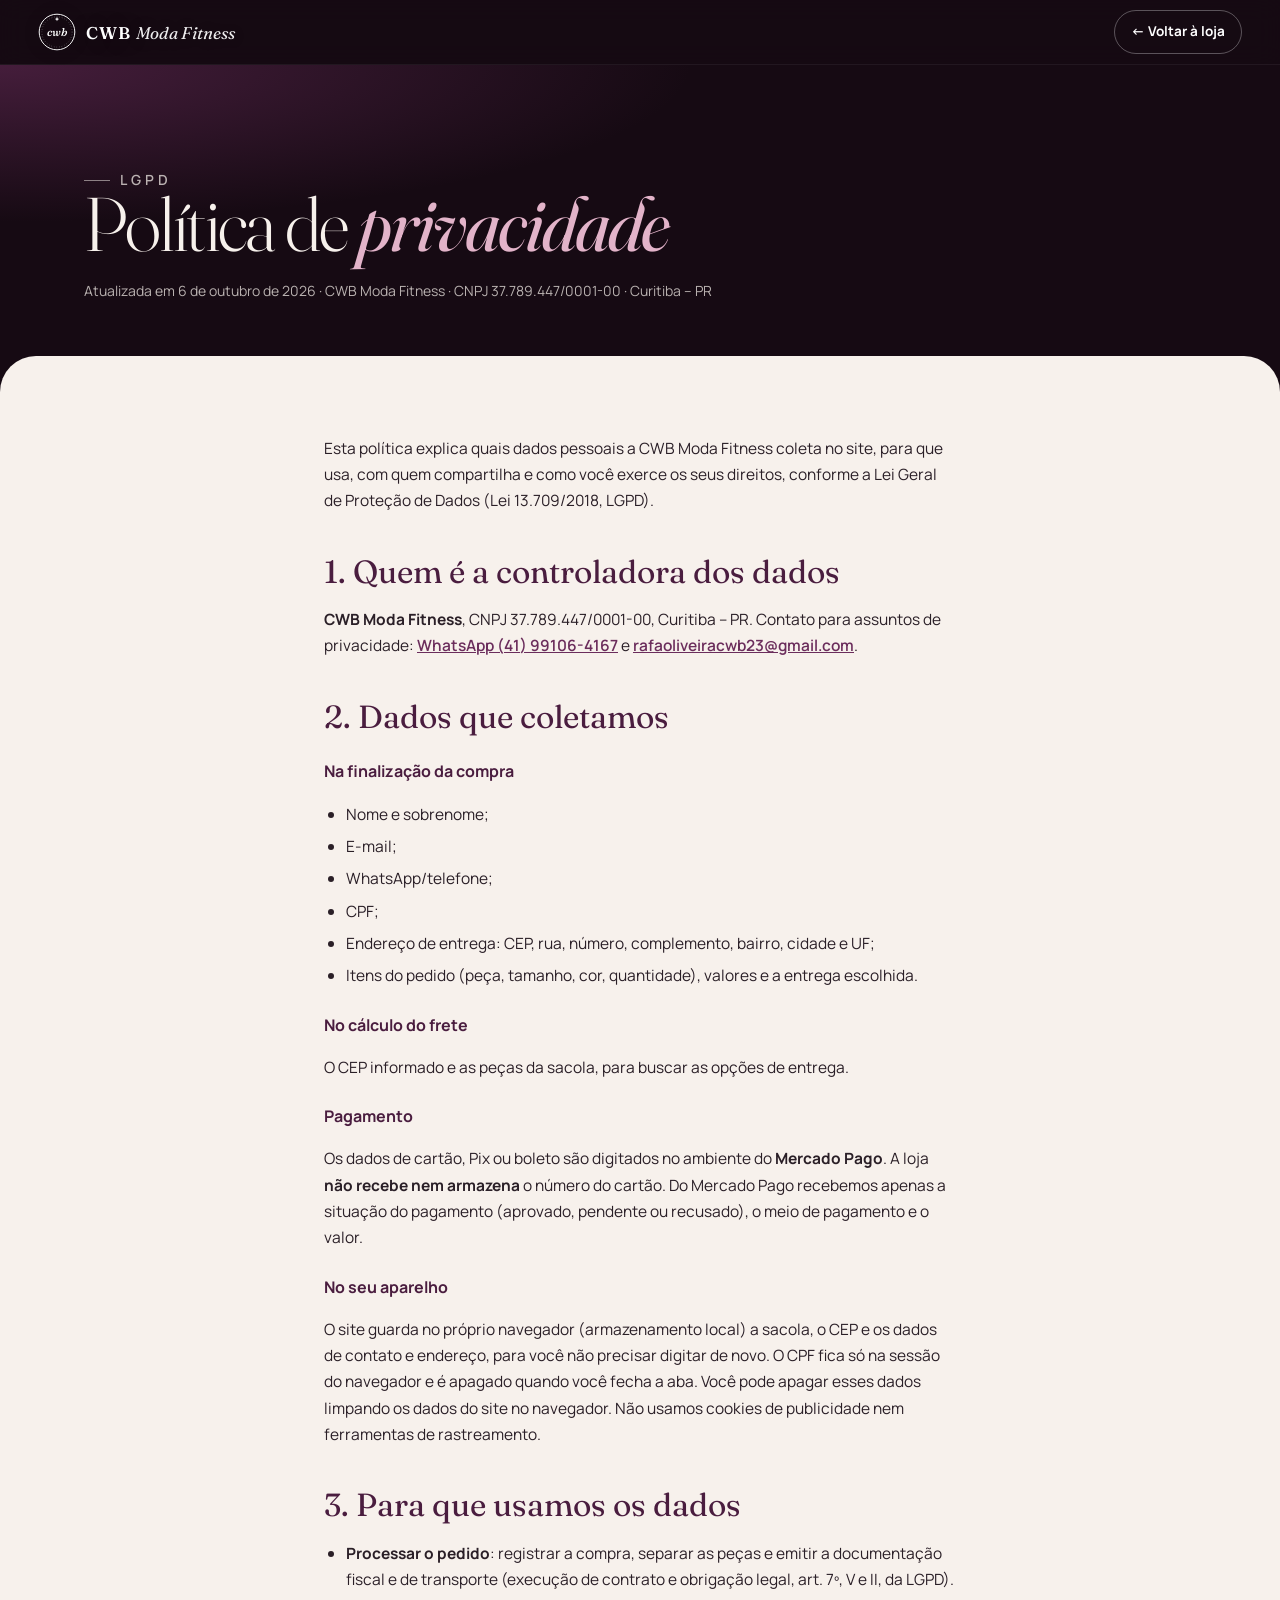
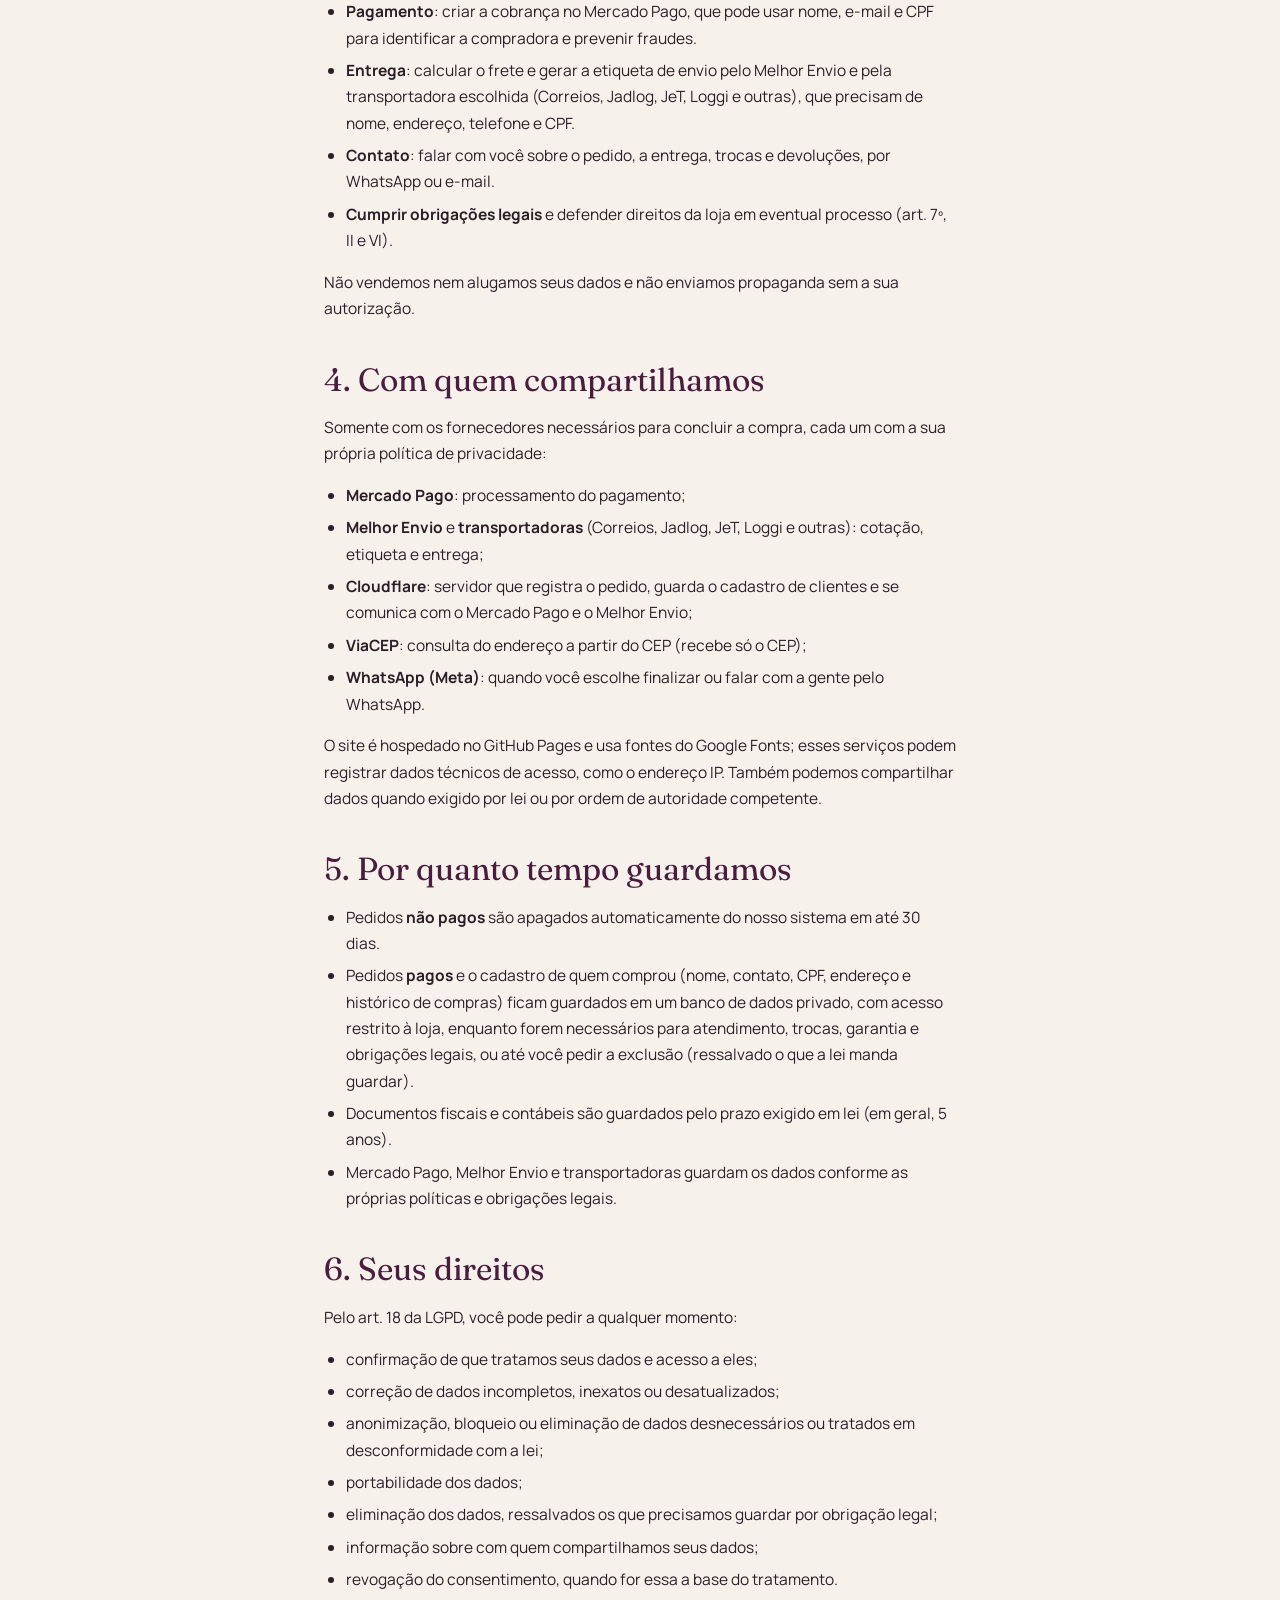
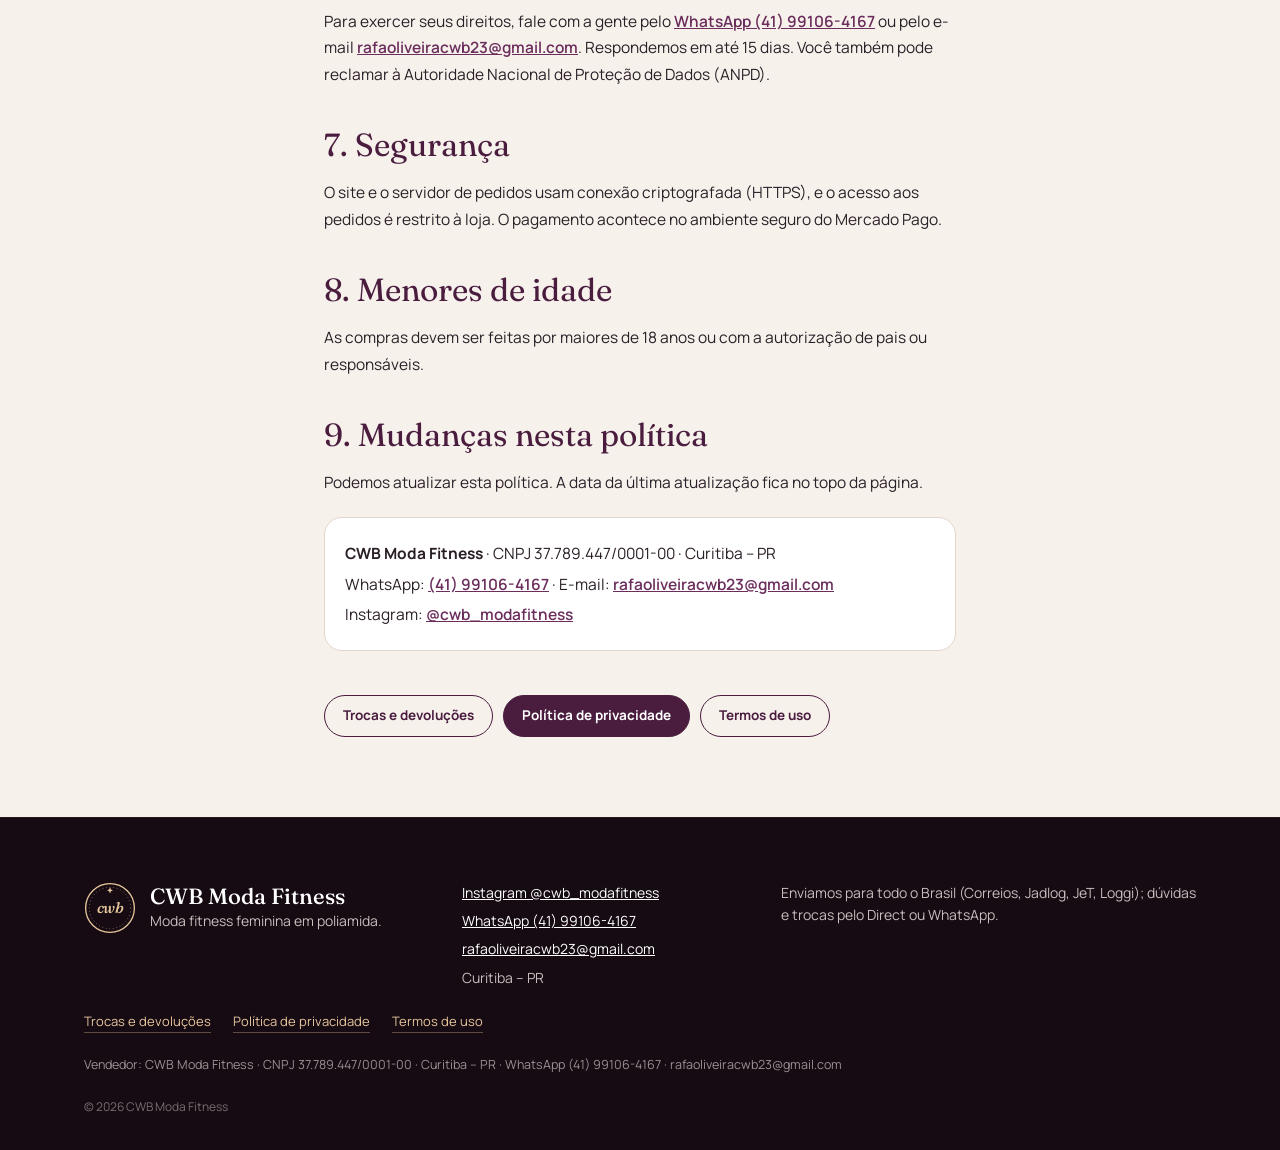
==== commit a6aa37f6: "Privacidade: retenção de pedidos pagos e cadastro de clientes" ====
--- a/privacidade.html
+++ b/privacidade.html
@@ -85,7 +85,7 @@
       <ul>
         <li><strong>Mercado Pago</strong>: processamento do pagamento;</li>
         <li><strong>Melhor Envio</strong> e <strong>transportadoras</strong> (Correios, Jadlog, JeT, Loggi e outras): cotação, etiqueta e entrega;</li>
-        <li><strong>Cloudflare</strong>: servidor que registra o pedido e se comunica com o Mercado Pago e o Melhor Envio;</li>
+        <li><strong>Cloudflare</strong>: servidor que registra o pedido, guarda o cadastro de clientes e se comunica com o Mercado Pago e o Melhor Envio;</li>
         <li><strong>ViaCEP</strong>: consulta do endereço a partir do CEP (recebe só o CEP);</li>
         <li><strong>WhatsApp (Meta)</strong>: quando você escolhe finalizar ou falar com a gente pelo WhatsApp.</li>
       </ul>
@@ -94,7 +94,7 @@
       <h2>5. Por quanto tempo guardamos</h2>
       <ul>
         <li>Pedidos <strong>não pagos</strong> são apagados automaticamente do nosso sistema em até 30 dias.</li>
-        <li>Pedidos <strong>pagos</strong> ficam no sistema por cerca de 13 meses, para atendimento, trocas e garantia.</li>
+        <li>Pedidos <strong>pagos</strong> e o cadastro de quem comprou (nome, contato, CPF, endereço e histórico de compras) ficam guardados em um banco de dados privado, com acesso restrito à loja, enquanto forem necessários para atendimento, trocas, garantia e obrigações legais, ou até você pedir a exclusão (ressalvado o que a lei manda guardar).</li>
         <li>Documentos fiscais e contábeis são guardados pelo prazo exigido em lei (em geral, 5 anos).</li>
         <li>Mercado Pago, Melhor Envio e transportadoras guardam os dados conforme as próprias políticas e obrigações legais.</li>
       </ul>
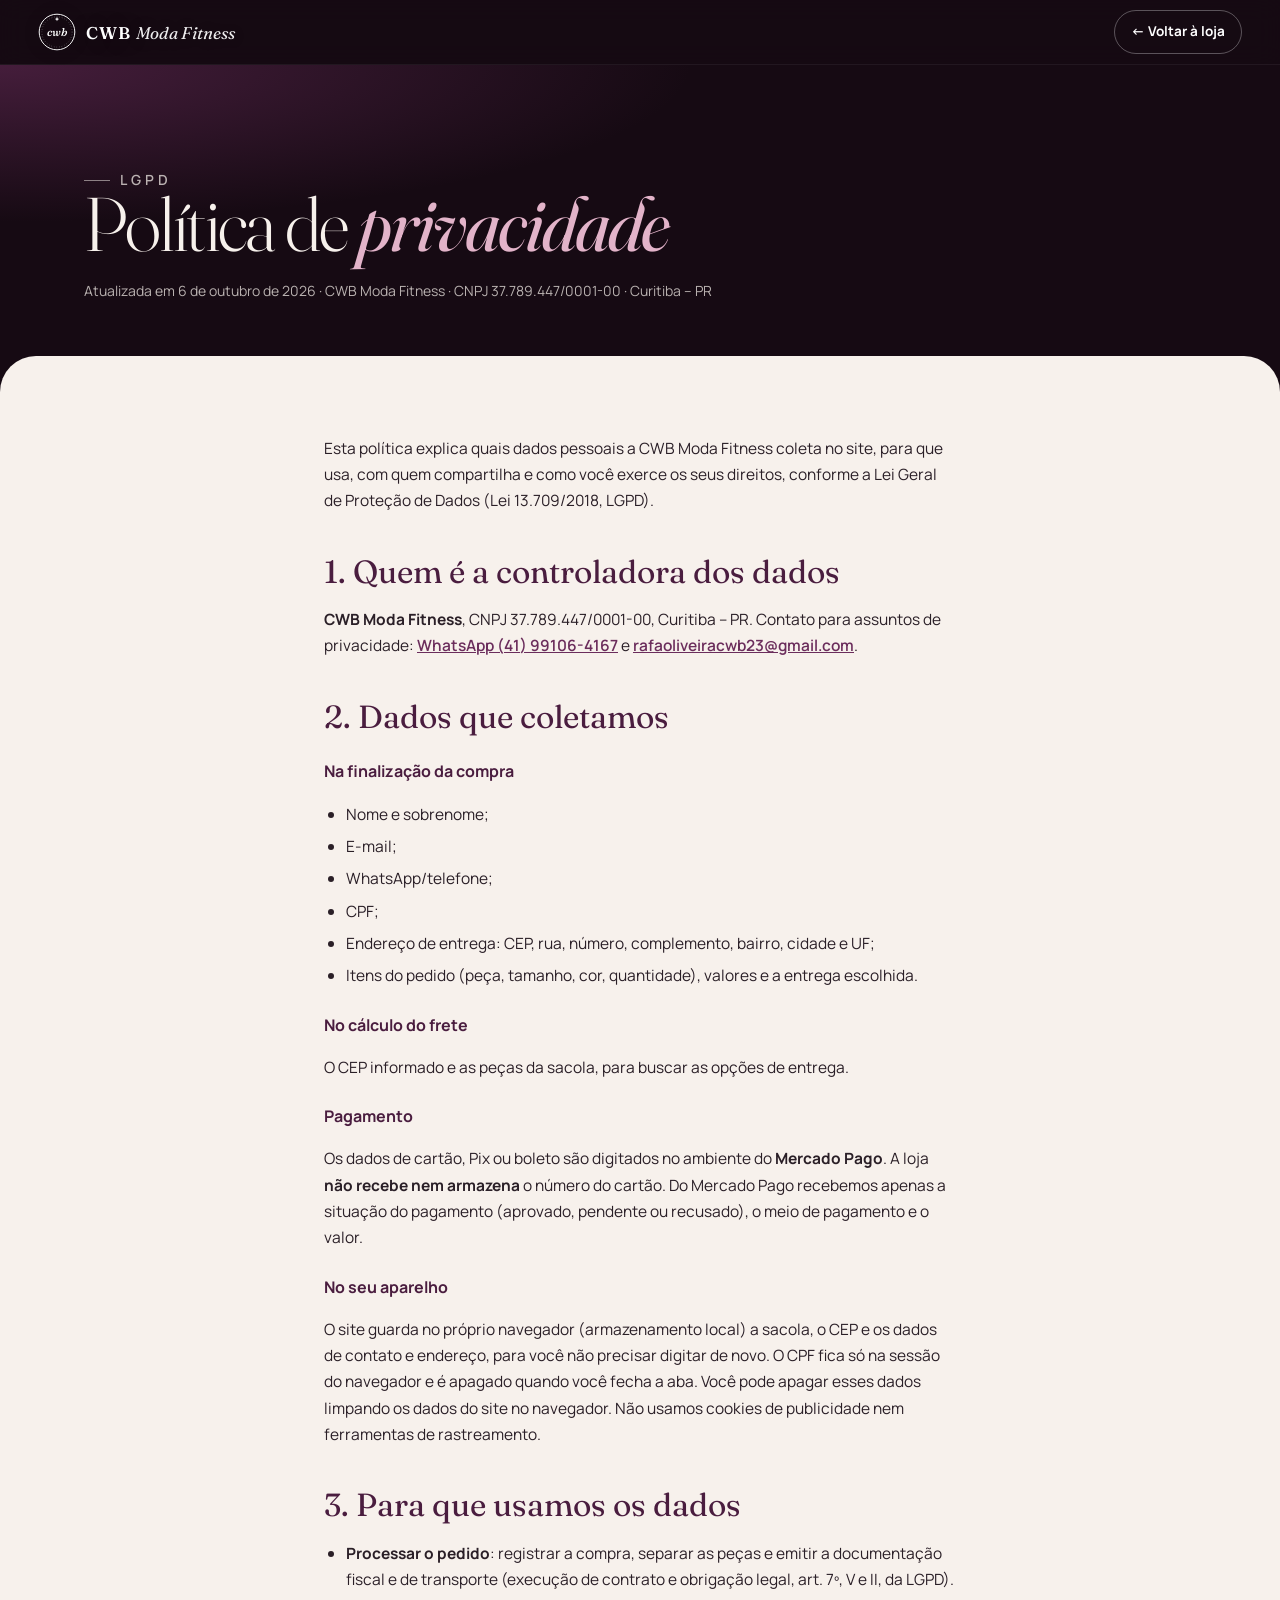
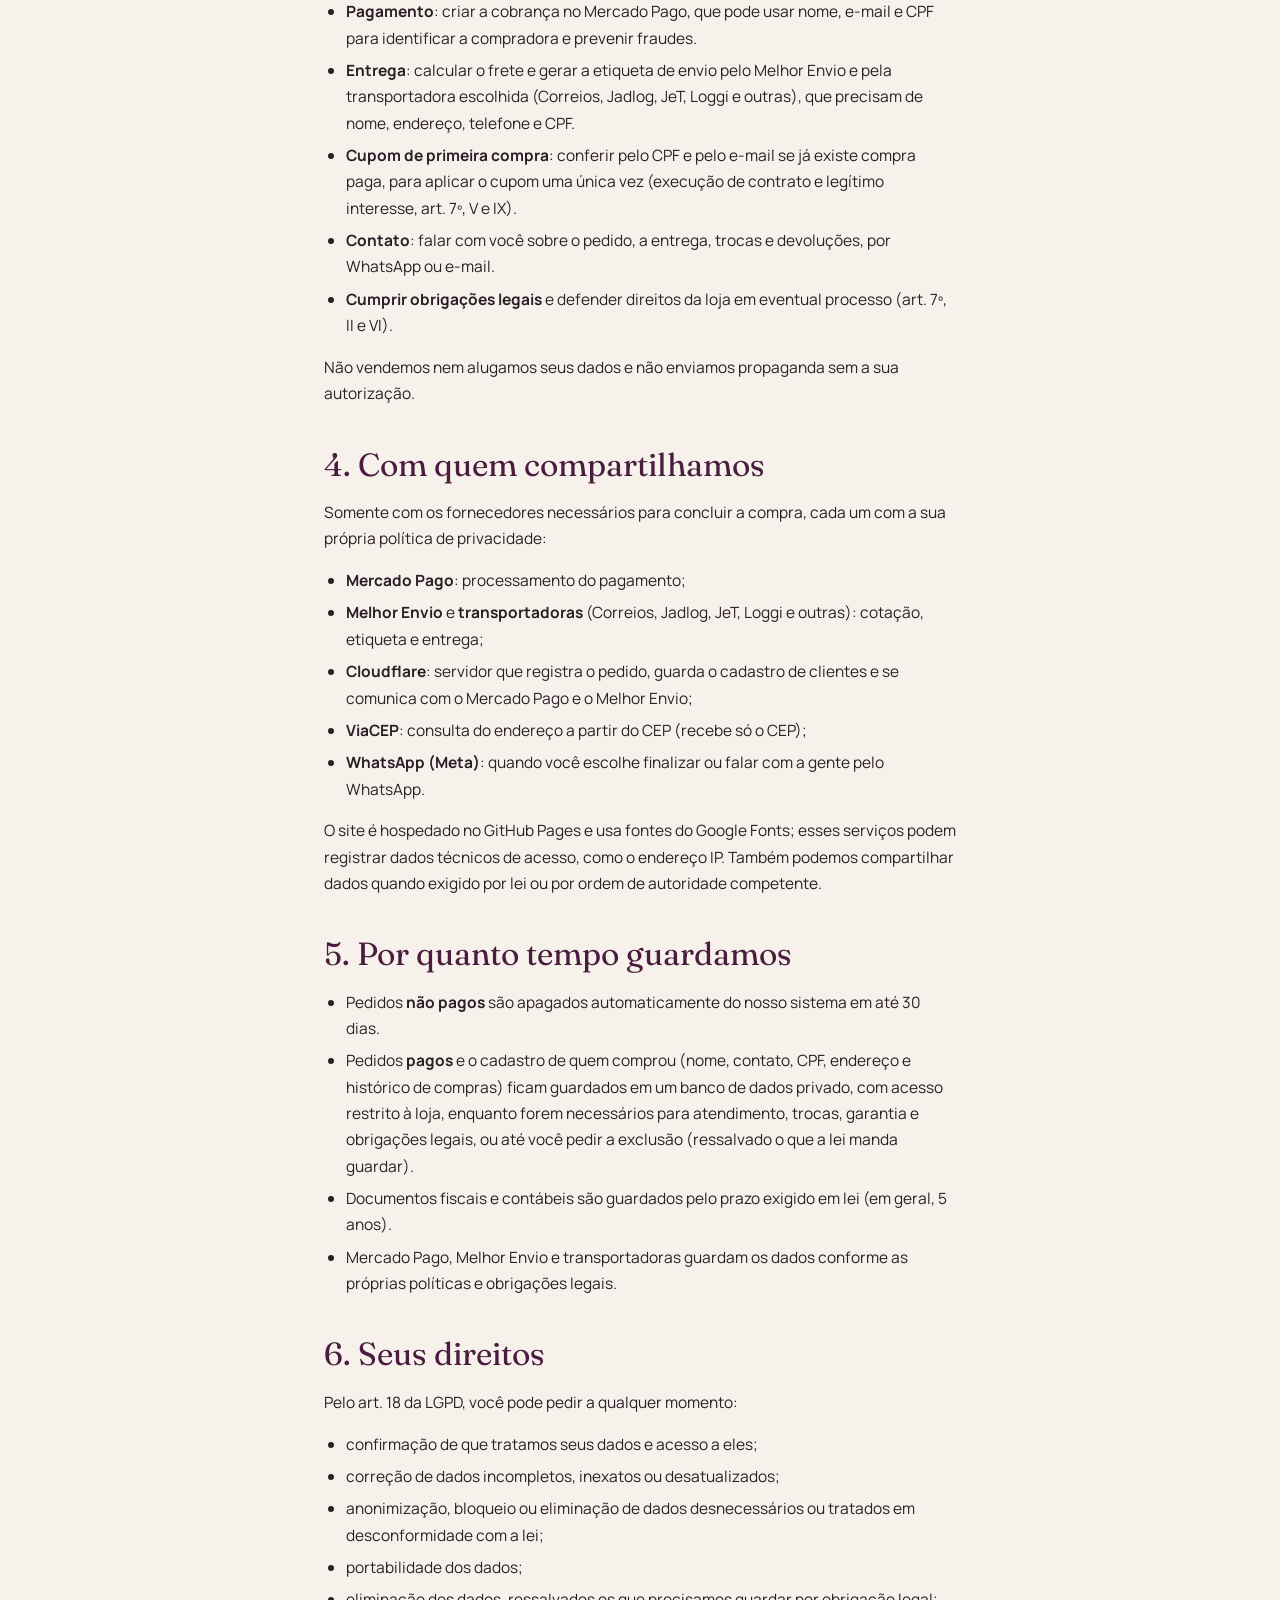
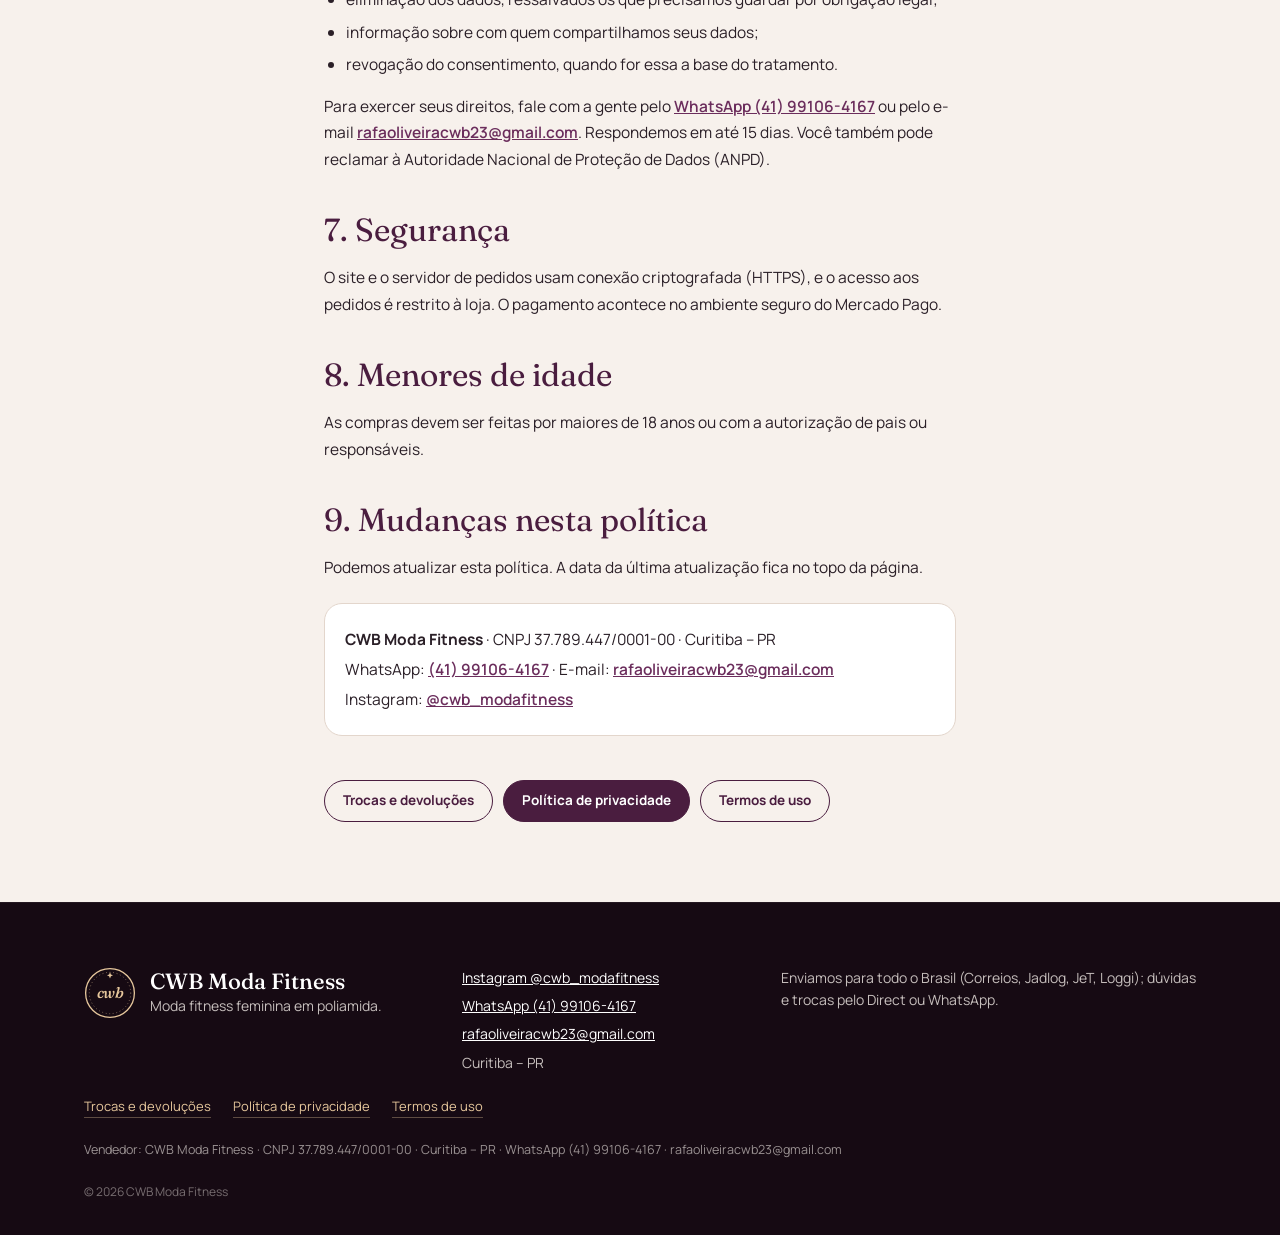
==== commit 0bb9d888: "Cupom BEMVINDA10 (10% OFF na 1ª compra) + 5% OFF no Pix no checkout - etapa 2: escolha 'Pix (5% de d" ====
--- a/privacidade.html
+++ b/privacidade.html
@@ -12,7 +12,7 @@
 <link rel="preconnect" href="https://fonts.googleapis.com">
 <link rel="preconnect" href="https://fonts.gstatic.com" crossorigin>
 <link href="https://fonts.googleapis.com/css2?family=Fraunces:ital,opsz,wght@0,9..144,300..700;1,9..144,300..600&family=Manrope:wght@400;500;600;700&display=swap" rel="stylesheet">
-<link rel="stylesheet" href="css/style.css">
+<link rel="stylesheet" href="css/style.css?v=5">
 </head>
 <body class="legal-page">
 <a class="skip" href="#conteudo">Pular para o conteúdo</a>
@@ -75,6 +75,7 @@
         <li><strong>Processar o pedido</strong>: registrar a compra, separar as peças e emitir a documentação fiscal e de transporte (execução de contrato e obrigação legal, art. 7º, V e II, da LGPD).</li>
         <li><strong>Pagamento</strong>: criar a cobrança no Mercado Pago, que pode usar nome, e-mail e CPF para identificar a compradora e prevenir fraudes.</li>
         <li><strong>Entrega</strong>: calcular o frete e gerar a etiqueta de envio pelo Melhor Envio e pela transportadora escolhida (Correios, Jadlog, JeT, Loggi e outras), que precisam de nome, endereço, telefone e CPF.</li>
+        <li><strong>Cupom de primeira compra</strong>: conferir pelo CPF e pelo e-mail se já existe compra paga, para aplicar o cupom uma única vez (execução de contrato e legítimo interesse, art. 7º, V e IX).</li>
         <li><strong>Contato</strong>: falar com você sobre o pedido, a entrega, trocas e devoluções, por WhatsApp ou e-mail.</li>
         <li><strong>Cumprir obrigações legais</strong> e defender direitos da loja em eventual processo (art. 7º, II e VI).</li>
       </ul>
--- a/css/style.css
+++ b/css/style.css
@@ -195,9 +195,7 @@
 .grid{display:grid;grid-template-columns:repeat(2,minmax(0,1fr));gap:22px 14px}
 .card{display:flex;flex-direction:column;background:transparent}
 .card__img{position:relative;aspect-ratio:4/5;background:var(--cream-2);overflow:hidden;border:0;padding:0;width:100%;border-radius:var(--radius);box-shadow:0 18px 40px -28px rgba(74,29,63,.55)}
-.card__img img{width:100%;height:100%;object-fit:cover;transition:transform 1.1s var(--ease-out)}
-.card:hover .card__img img{transform:scale(1.06)}
-.card__img::after{content:"Ver peça";position:absolute;left:50%;bottom:12px;transform:translate(-50%,10px);opacity:0;padding:9px 16px;border-radius:999px;background:rgba(247,241,236,.95);color:var(--plum);font:700 12px/1 var(--sans);letter-spacing:.06em;transition:opacity .3s,transform .4s var(--ease-out)}
+.card__img::after{pointer-events:none;z-index:2;content:"Ver peça";position:absolute;left:50%;bottom:30px;transform:translate(-50%,10px);opacity:0;padding:9px 16px;border-radius:999px;background:rgba(247,241,236,.95);color:var(--plum);font:700 12px/1 var(--sans);letter-spacing:.06em;transition:opacity .3s,transform .4s var(--ease-out)}
 .card:hover .card__img::after{opacity:1;transform:translate(-50%,0)}
 .card__tag{position:absolute;left:10px;top:10px;z-index:1;background:rgba(247,241,236,.92);color:var(--plum);font:700 10.5px/1 var(--sans);letter-spacing:.06em;padding:6px 9px;border-radius:999px}
 .card__body{display:flex;flex-direction:column;gap:2px;padding:12px 2px 0;flex:1}
@@ -207,6 +205,31 @@
 .card__btn{margin-top:10px;height:40px;border-radius:999px;border:1px solid var(--plum);background:transparent;color:var(--plum);font-weight:700;font-size:13px;transition:background .2s,color .2s}
 .card__btn:hover{background:var(--plum);color:#fff}
 .empty{grid-column:1/-1;text-align:center;padding:40px 10px;color:var(--muted)}
+
+/* ------------ carrossel de fotos (card e página da peça) ------------ */
+.car{position:relative;width:100%;height:100%;background:var(--cream-2)}
+.car__track{display:flex;width:100%;height:100%;overflow-x:auto;overflow-y:hidden;scroll-snap-type:x mandatory;scrollbar-width:none;overscroll-behavior-x:contain;-webkit-overflow-scrolling:touch;outline:0}
+.car__track::-webkit-scrollbar{display:none}
+.car__slide{flex:0 0 100%;width:100%;height:100%;scroll-snap-align:start;scroll-snap-stop:always;display:block;border:0;padding:0;margin:0;background:var(--cream-2);cursor:pointer;overflow:hidden}
+.car__slide img{display:block;width:100%;height:100%;image-rendering:auto}
+.car__slide img.fit-cover{object-fit:cover}
+.car__slide img.fit-contain{object-fit:contain}
+.car__nav{position:absolute;top:50%;z-index:3;width:38px;height:38px;margin-top:-19px;display:grid;place-items:center;border:0;border-radius:50%;padding:0;background:rgba(247,241,236,.94);color:var(--plum);box-shadow:0 8px 20px -10px rgba(22,10,19,.55);cursor:pointer;opacity:0;transition:opacity .25s,background .2s}
+.car__nav svg{width:18px;height:18px;fill:none;stroke:currentColor;stroke-width:2.2;stroke-linecap:round;stroke-linejoin:round}
+.car__nav--prev{left:8px}.car__nav--next{right:8px}
+.car__nav:hover{background:#fff}
+.car:hover .car__nav,.car__nav:focus-visible{opacity:1}
+.car__nav[disabled]{opacity:0!important;pointer-events:none}
+.car__dots{position:absolute;left:0;right:0;bottom:6px;z-index:3;display:flex;justify-content:center;gap:0;pointer-events:none}
+.car__dots button{pointer-events:auto;width:18px;height:18px;border:0;padding:0;background:none;cursor:pointer}
+.car__dots button::before{content:"";display:block;width:7px;height:7px;margin:auto;border-radius:99px;background:rgba(255,255,255,.75);box-shadow:0 0 0 1px rgba(74,29,63,.28);transition:width .25s,background .25s}
+.car__dots button[aria-current="true"]::before{width:18px;background:var(--plum)}
+@media (hover:none) and (pointer:coarse){.car--t .car__nav{display:none}}
+.car--p{aspect-ratio:4/5;height:auto;max-height:calc(100vh - 120px);max-height:calc(100dvh - 120px)}
+.car--p .car__slide{cursor:default}
+.car--p .car__nav{opacity:.92;width:44px;height:44px;margin-top:-22px}
+.car--p .car__nav--prev{left:12px}.car--p .car__nav--next{right:12px}
+.car--p .car__dots{bottom:10px}
 
 /* ------------ howto ------------ */
 .howto{padding:clamp(90px,14vh,140px) 0;background:radial-gradient(90% 60% at 100% 0%,rgba(107,45,92,.6),transparent 60%),linear-gradient(180deg,var(--plum-3),var(--ink))}
@@ -252,7 +275,6 @@
 .modal__panel{position:absolute;inset:auto 0 0 0;max-height:94vh;max-height:94dvh;overflow:auto;overscroll-behavior:contain;background:var(--cream);border-radius:26px 26px 0 0;animation:up .35s var(--ease-out)}
 .close-btn{position:absolute;right:12px;top:12px;z-index:3;width:42px;height:42px;border-radius:50%;border:0;background:rgba(255,255,255,.94);font-size:26px;line-height:1;color:var(--plum);box-shadow:0 6px 18px -8px rgba(0,0,0,.3)}
 .pm__gallery{position:relative;background:var(--cream-2)}
-.pm__main{width:100%;height:auto;aspect-ratio:1/1;object-fit:contain;background:var(--cream-2)}
 .pm__thumbs{display:flex;gap:8px;padding:10px 14px 0}
 .pm__thumbs button{width:64px;height:64px;border-radius:12px;overflow:hidden;border:2px solid transparent;padding:0;background:#fff}
 .pm__thumbs button[aria-current="true"]{border-color:var(--plum)}
@@ -336,9 +358,11 @@
 .alt-contact{text-align:center;font-size:13px;color:var(--muted)}
 
 .toast{position:fixed;left:50%;top:76px;transform:translateX(-50%);z-index:150;max-width:min(92vw,440px);background:var(--ink);color:#fff;padding:12px 18px;border-radius:14px;font-size:14px;box-shadow:0 14px 34px rgba(0,0,0,.35);animation:fade .2s}
-.grain{position:fixed;inset:0;z-index:120;pointer-events:none;opacity:.07;mix-blend-mode:overlay;background-image:url("data:image/svg+xml,%3Csvg xmlns='http://www.w3.org/2000/svg' width='160' height='160'%3E%3Cfilter id='n'%3E%3CfeTurbulence type='fractalNoise' baseFrequency='.9' numOctaves='2' stitchTiles='stitch'/%3E%3C/filter%3E%3Crect width='100%25' height='100%25' filter='url(%23n)'/%3E%3C/svg%3E")}
+.grain{position:fixed;inset:0;z-index:120;pointer-events:none;opacity:.07;transition:opacity .45s;mix-blend-mode:overlay;background-image:url("data:image/svg+xml,%3Csvg xmlns='http://www.w3.org/2000/svg' width='160' height='160'%3E%3Cfilter id='n'%3E%3CfeTurbulence type='fractalNoise' baseFrequency='.9' numOctaves='2' stitchTiles='stitch'/%3E%3C/filter%3E%3Crect width='100%25' height='100%25' filter='url(%23n)'/%3E%3C/svg%3E")}
 body.lock{overflow:hidden}
 
+/* sem grão sobre o catálogo e a página da peça (deixava o tecido com aspecto felpudo) */
+body.no-grain .grain,body.lock .grain{opacity:0}
 @keyframes fade{from{opacity:0}}
 @keyframes up{from{transform:translateY(50px);opacity:0}}
 @keyframes slide{from{transform:translateX(50px);opacity:0}}
@@ -492,3 +516,74 @@
 .legal__nav{display:flex;flex-wrap:wrap;gap:10px;margin-top:44px}
 .legal__nav a{display:inline-flex;align-items:center;min-height:42px;padding:0 18px;border-radius:999px;border:1px solid var(--plum);color:var(--plum);text-decoration:none;font-weight:700;font-size:13.5px}
 .legal__nav a[aria-current="page"]{background:var(--plum);color:#fff}
+
+/* ------------ promo: cupom de 1ª compra + Pix ------------ */
+.hero__promo{align-self:flex-start;width:fit-content;max-width:100%;display:inline-flex;flex-wrap:wrap;align-items:center;gap:6px 12px;margin:-10px 0 24px;padding:9px 16px;border-radius:999px;border:1px solid rgba(230,199,156,.45);background:linear-gradient(120deg,rgba(74,29,63,.62),rgba(22,10,19,.5));backdrop-filter:blur(10px);-webkit-backdrop-filter:blur(10px);font-size:13px;line-height:1.35;color:rgba(255,255,255,.88);box-shadow:0 10px 30px -18px rgba(0,0,0,.8)}
+.hero__promo b{color:var(--gold);font-weight:800;letter-spacing:.02em}
+.hero__promo i{font-style:normal;color:var(--gold);font-size:10px;opacity:.85}
+.promo__code{display:inline-block;padding:2px 9px;border-radius:7px;border:1px dashed rgba(230,199,156,.8);color:#fff;font:700 12px/1.3 var(--sans);letter-spacing:.12em;background:rgba(230,199,156,.1)}
+.promo__code--sm{padding:1px 7px;font-size:11.5px;color:inherit;border-color:currentColor;background:transparent}
+@media (max-width:560px){
+  .hero__promo{display:flex;flex-direction:column;align-items:flex-start;gap:5px;width:fit-content;border-radius:16px;padding:10px 15px;font-size:12.8px}
+  .hero__promo i{display:none}
+  .promo__item{display:flex;align-items:center;gap:6px}
+  .promo__item::before{content:"✦";color:var(--gold);font-size:9px;opacity:.85}
+}
+.pm__pix{display:flex;align-items:baseline;gap:8px;margin:0 0 4px;font:600 17px/1.3 var(--serif);color:var(--plum)}
+.pm__pix em{font:800 10.5px/1 var(--sans);font-style:normal;letter-spacing:.08em;padding:4px 7px;border-radius:999px;background:#e3f4f1;color:#0b6b5c;align-self:center}
+
+/* forma de pagamento */
+.paybox{margin:4px 0 14px}
+.payopts{display:grid;gap:8px}
+.payopt{position:relative;display:flex;align-items:center;gap:12px;padding:12px 14px;border-radius:16px;border:1px solid var(--line);background:#fff;cursor:pointer;transition:border-color .2s,background .2s,box-shadow .2s}
+.payopt input{position:absolute;opacity:0;pointer-events:none}
+.payopt__ic{flex:none;display:grid;place-items:center;width:38px;height:38px;border-radius:11px;background:var(--cream);color:var(--plum)}
+.payopt__ic svg{width:20px;height:20px}
+.payopt--pix .payopt__ic{background:#e3f4f1;color:#13a08f}
+.payopt__txt{flex:1;min-width:0;display:flex;flex-direction:column;gap:2px}
+.payopt__txt b{font-size:14px;color:var(--text);line-height:1.3}
+.payopt__em{color:#0b7d6f;font-weight:800}
+.payopt__txt small{font-size:12.5px;color:var(--muted);line-height:1.35}
+.payopt__txt small b{color:#0b7d6f;font-weight:800}
+.payopt__tag{flex:none;padding:5px 9px;border-radius:999px;background:#13a08f;color:#fff;font:800 12px/1 var(--sans);letter-spacing:.03em}
+.payopt::after{content:"";flex:none;width:18px;height:18px;border-radius:50%;border:1.5px solid #cbbcc4;transition:border .2s,box-shadow .2s}
+.payopt.is-on{border-color:var(--plum);background:var(--blush);box-shadow:0 8px 22px -16px rgba(74,29,63,.7)}
+.payopt.is-on::after{border:5.5px solid var(--plum)}
+.payopt--pix.is-on{border-color:#13a08f;background:#effaf8}
+.payopt--pix.is-on::after{border-color:#13a08f}
+.payopt:has(input:focus-visible){outline:2px solid var(--gold);outline-offset:2px}
+
+/* cupom */
+.cupom{margin:0 0 16px;padding:16px;border-radius:18px;background:#fff;border:1px solid var(--line);transition:border-color .2s}
+.cupom__head{display:flex;align-items:baseline;justify-content:space-between;gap:10px}
+.cupom .field__label{display:flex;align-items:center;gap:7px}
+.cupom .field__label .ic-line{width:17px;height:17px;color:var(--plum-2)}
+.cupom__row{display:flex;gap:8px}
+.cupom__in{flex:1;min-width:0;height:46px;border-radius:12px;border:1px dashed #c9a46a;padding:0 14px;font:700 15px/1 var(--sans);letter-spacing:.12em;text-transform:uppercase;color:var(--plum);background:#fdf8f1}
+.cupom__in::placeholder{text-transform:none;letter-spacing:.01em;font-weight:500;color:#a8949f}
+.cupom__in:focus{outline:0;border-style:solid;border-color:var(--plum-2);box-shadow:0 0 0 3px rgba(107,45,92,.12)}
+.cupom__btn{flex:none;min-width:92px;height:46px;padding:0 18px;border-radius:12px;border:0;background:var(--plum);color:#fff;font-weight:700;font-size:14px;display:grid;place-items:center}
+.cupom__btn[disabled]{opacity:.75}
+.cupom__btn .spin{border-color:rgba(255,255,255,.3);border-top-color:#fff;width:16px;height:16px}
+.cupom__hint{margin:8px 0 0;font-size:12.5px;color:var(--muted)}
+.cupom__hint b{color:var(--plum-2);letter-spacing:.06em}
+.cupom__err{margin:8px 0 0;font-size:13px;font-weight:600;color:#b4233c}
+.cupom.is-err{border-color:#e6a9b4}
+.cupom.is-on{border-color:#c9a46a;background:linear-gradient(135deg,#fffaf2,#fff)}
+.cupom__ok{display:flex;align-items:center;gap:12px}
+.cupom__code{position:relative;flex:none;padding:9px 12px;border-radius:10px;background:var(--plum);color:var(--gold);font:800 13px/1 var(--sans);letter-spacing:.14em;box-shadow:inset 0 0 0 1px rgba(230,199,156,.35)}
+.cupom__code::before,.cupom__code::after{content:"";position:absolute;top:50%;width:10px;height:10px;margin-top:-5px;border-radius:50%;background:#fffaf2}
+.cupom__code::before{left:-5px}.cupom__code::after{right:-5px}
+.cupom__txt{flex:1;min-width:0;display:flex;flex-direction:column;gap:2px}
+.cupom__txt b{font-size:14px;color:var(--plum)}
+.cupom__txt small{font-size:12.5px;color:#0a7a3a;font-weight:700}
+.cupom__rm{flex:none;border:0;background:none;padding:0 0 8px;color:var(--muted);font-weight:700;font-size:12.5px;text-decoration:underline;text-underline-offset:3px}
+
+/* resumo */
+.sumrow--off span:last-child{color:#0a7a3a;font-weight:800}
+.sumrow--off span:first-child{color:var(--plum-2);font-weight:600}
+.pix-note{margin:0;font-size:12.5px;color:var(--muted);text-align:right}
+.pix-note b{color:#0b7d6f}
+.pix-note span{display:inline-block;margin-left:4px;padding:2px 7px;border-radius:999px;background:#e3f4f1;color:#0b6b5c;font-weight:800;font-size:10.5px;letter-spacing:.05em;vertical-align:1px}
+.btn--pix{background:#13a08f;box-shadow:0 12px 30px -14px rgba(19,160,143,.9)}
+.btn--pix:not([disabled]):hover{background:#0f8b7c}
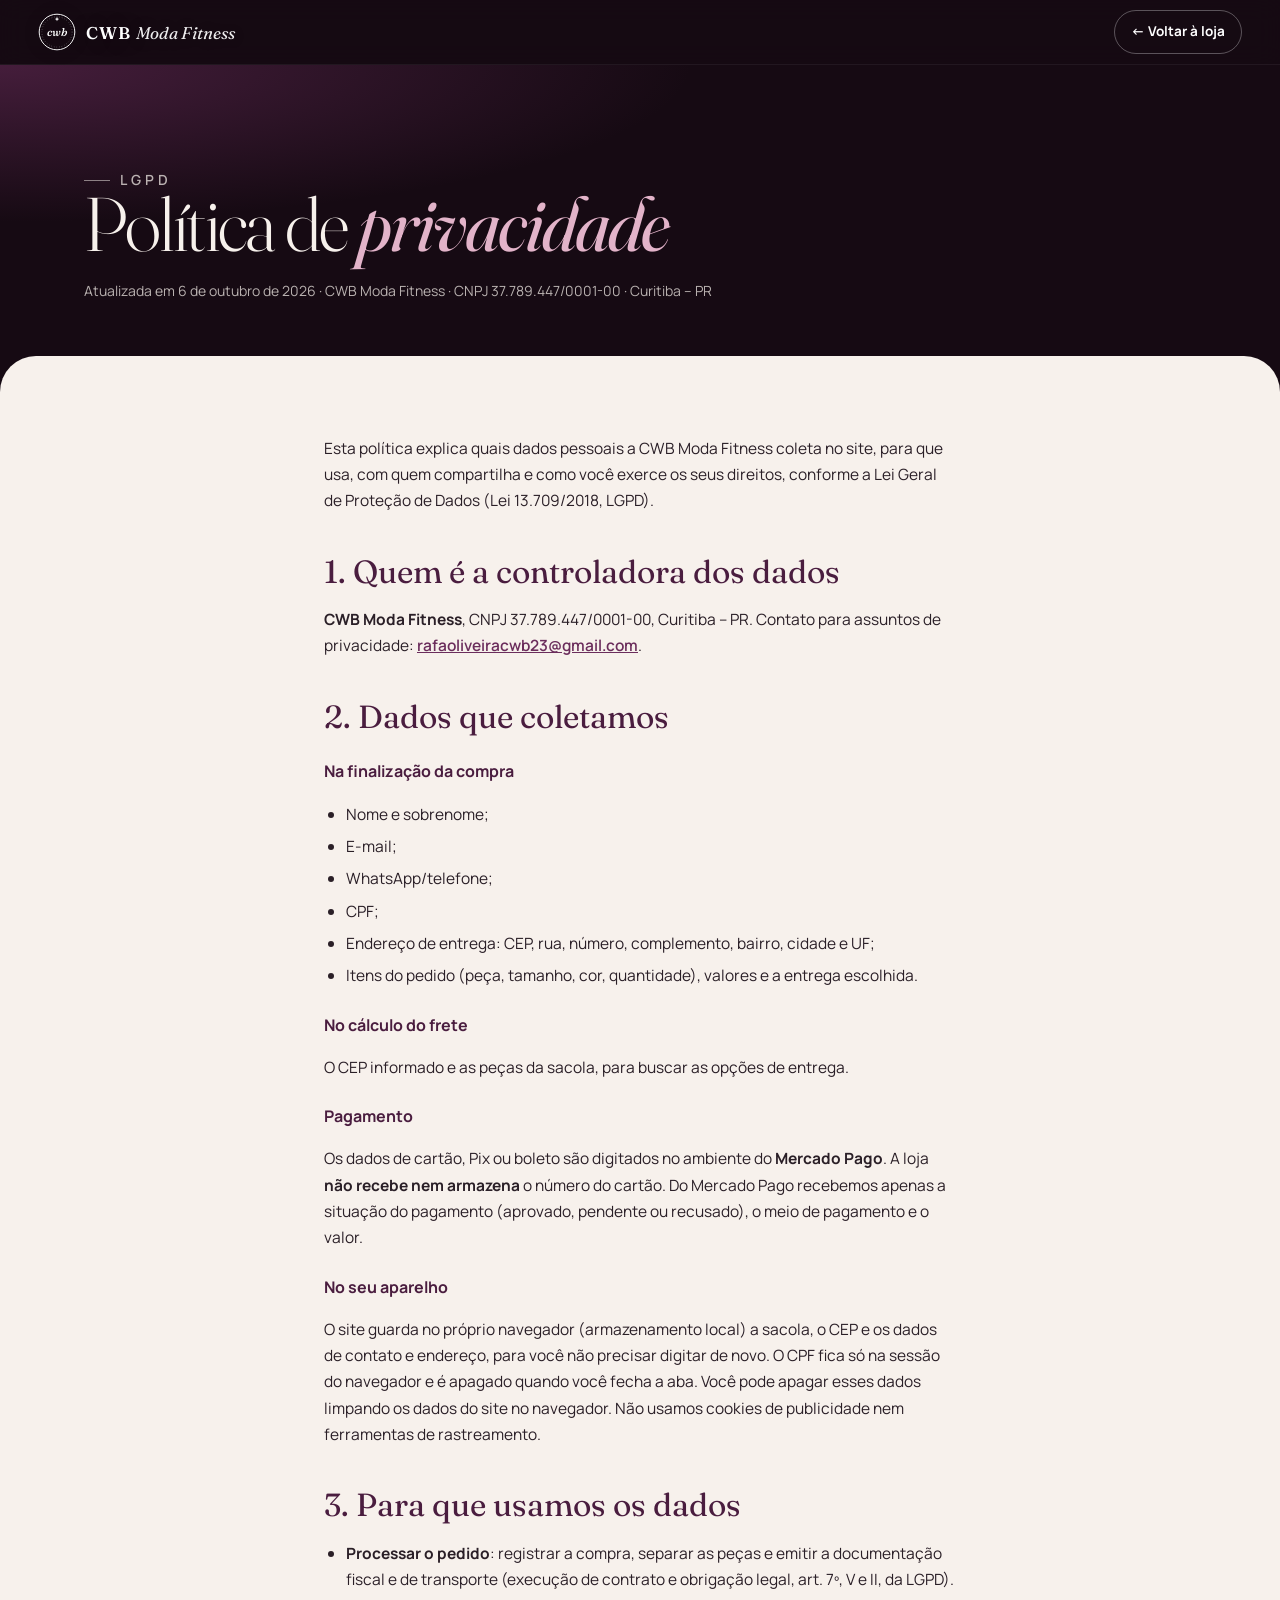
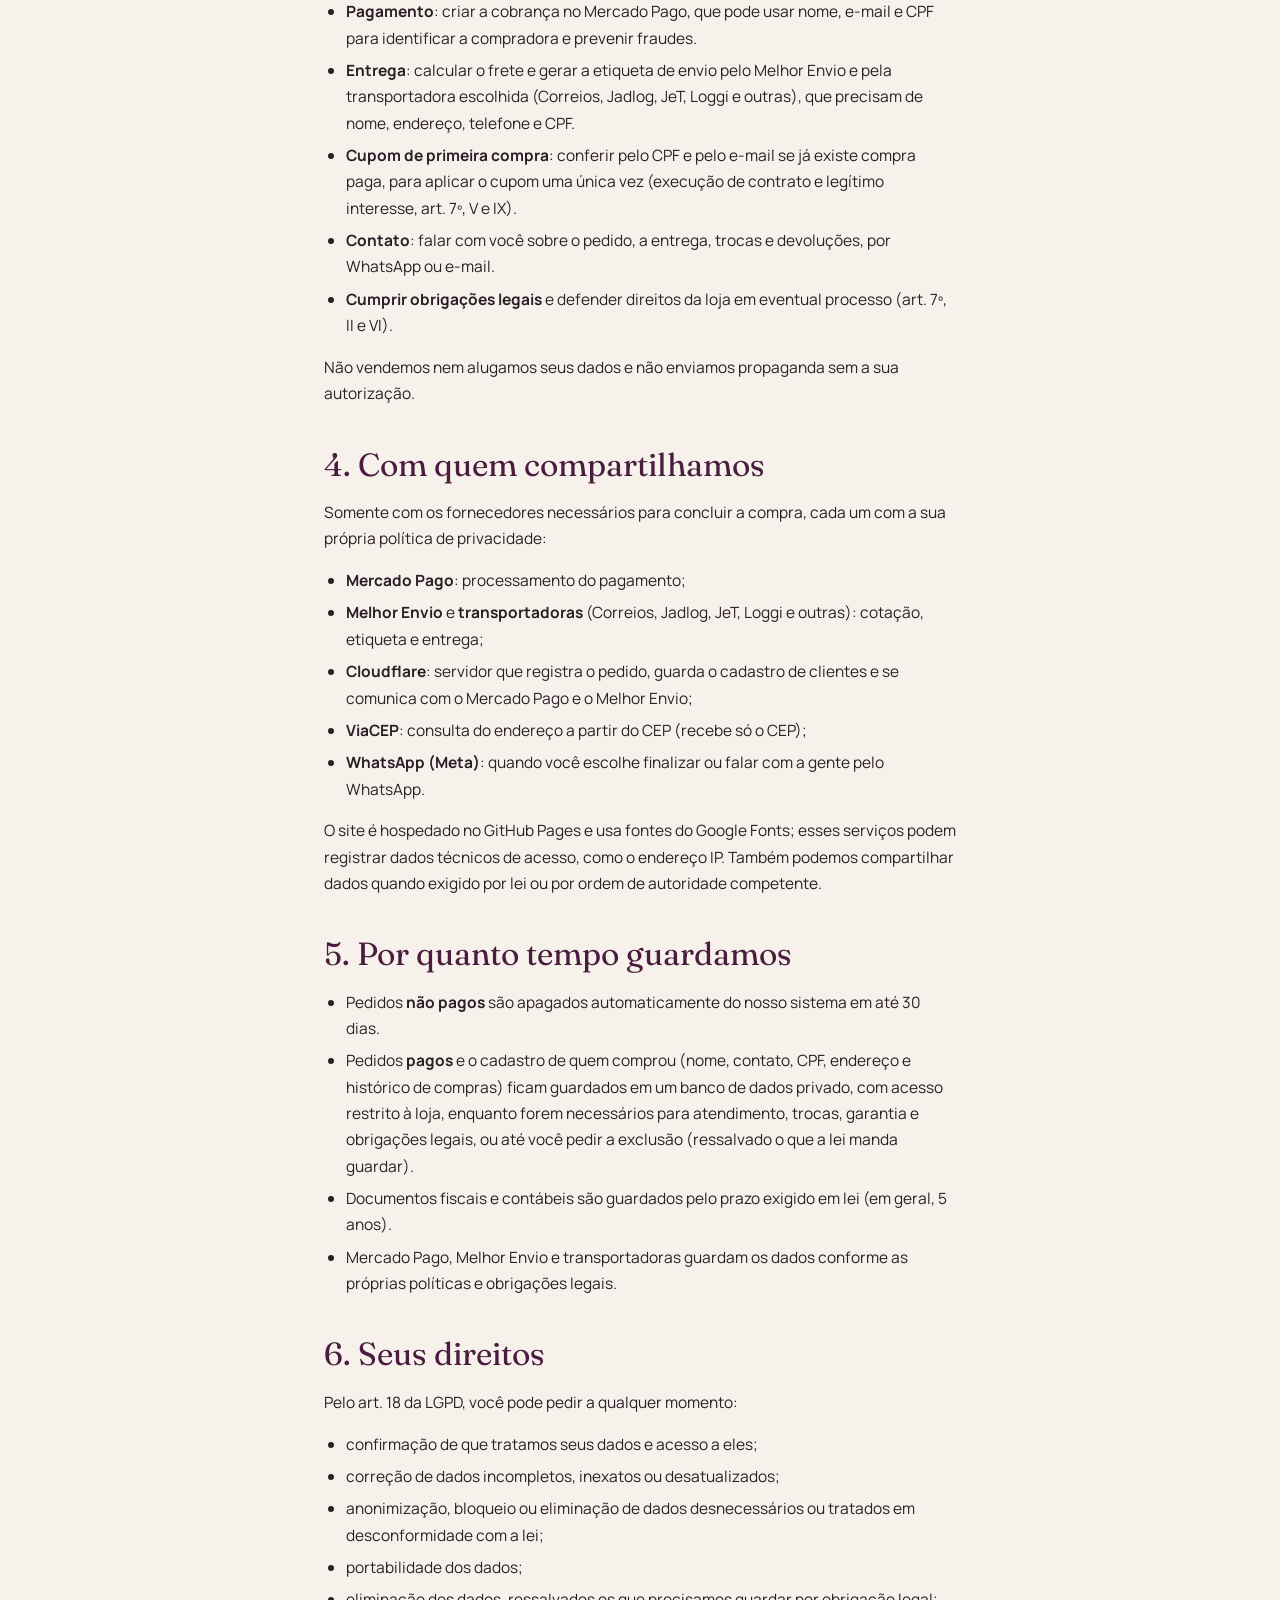
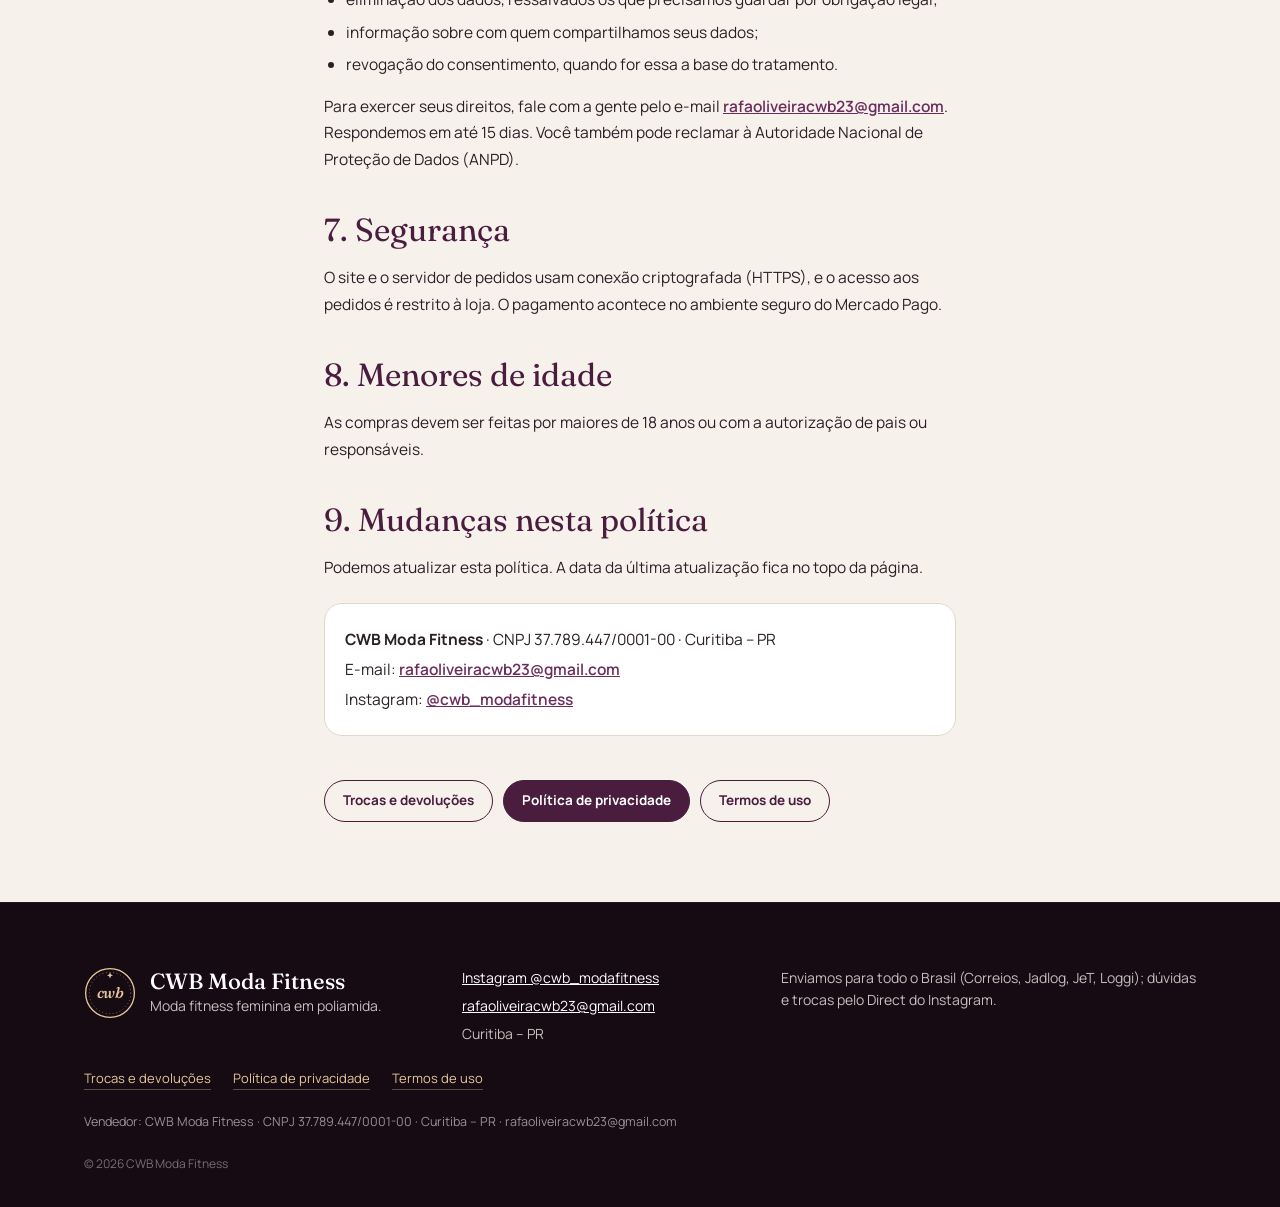
==== commit e62a5053: "Remove WhatsApp da loja (site continua fora do ar)" ====
--- a/privacidade.html
+++ b/privacidade.html
@@ -51,7 +51,7 @@
       <p>Esta política explica quais dados pessoais a CWB Moda Fitness coleta no site, para que usa, com quem compartilha e como você exerce os seus direitos, conforme a Lei Geral de Proteção de Dados (Lei 13.709/2018, LGPD).</p>
 
       <h2>1. Quem é a controladora dos dados</h2>
-      <p><strong>CWB Moda Fitness</strong>, CNPJ 37.789.447/0001-00, Curitiba – PR. Contato para assuntos de privacidade: <a href="https://wa.me/5541991064167" target="_blank" rel="noopener">WhatsApp (41) 99106-4167</a> e <a href="mailto:rafaoliveiracwb23@gmail.com">rafaoliveiracwb23@gmail.com</a>.</p>
+      <p><strong>CWB Moda Fitness</strong>, CNPJ 37.789.447/0001-00, Curitiba – PR. Contato para assuntos de privacidade: <a href="mailto:rafaoliveiracwb23@gmail.com">rafaoliveiracwb23@gmail.com</a>.</p>
 
       <h2>2. Dados que coletamos</h2>
       <h3>Na finalização da compra</h3>
@@ -111,7 +111,7 @@
         <li>informação sobre com quem compartilhamos seus dados;</li>
         <li>revogação do consentimento, quando for essa a base do tratamento.</li>
       </ul>
-      <p>Para exercer seus direitos, fale com a gente pelo <a href="https://wa.me/5541991064167" target="_blank" rel="noopener">WhatsApp (41) 99106-4167</a> ou pelo e-mail <a href="mailto:rafaoliveiracwb23@gmail.com">rafaoliveiracwb23@gmail.com</a>. Respondemos em até 15 dias. Você também pode reclamar à Autoridade Nacional de Proteção de Dados (ANPD).</p>
+      <p>Para exercer seus direitos, fale com a gente pelo e-mail <a href="mailto:rafaoliveiracwb23@gmail.com">rafaoliveiracwb23@gmail.com</a>. Respondemos em até 15 dias. Você também pode reclamar à Autoridade Nacional de Proteção de Dados (ANPD).</p>
 
       <h2>7. Segurança</h2>
       <p>O site e o servidor de pedidos usam conexão criptografada (HTTPS), e o acesso aos pedidos é restrito à loja. O pagamento acontece no ambiente seguro do Mercado Pago.</p>
@@ -124,7 +124,7 @@
 
       <div class="legal__box">
         <p><strong>CWB Moda Fitness</strong> · CNPJ 37.789.447/0001-00 · Curitiba – PR</p>
-        <p>WhatsApp: <a href="https://wa.me/5541991064167" target="_blank" rel="noopener">(41) 99106-4167</a> · E-mail: <a href="mailto:rafaoliveiracwb23@gmail.com">rafaoliveiracwb23@gmail.com</a></p>
+        <p>E-mail: <a href="mailto:rafaoliveiracwb23@gmail.com">rafaoliveiracwb23@gmail.com</a></p>
         <p>Instagram: <a href="https://www.instagram.com/cwb_modafitness/" target="_blank" rel="noopener">@cwb_modafitness</a></p>
       </div>
       <nav class="legal__nav" aria-label="Informações legais"><a href="trocas.html">Trocas e devoluções</a><a href="privacidade.html" aria-current="page">Política de privacidade</a><a href="termos.html">Termos de uso</a></nav>
@@ -142,17 +142,17 @@
     </div>
     <ul class="footer__list">
       <li><a href="https://www.instagram.com/cwb_modafitness/" target="_blank" rel="noopener">Instagram @cwb_modafitness</a></li>
-      <li><a href="https://wa.me/5541991064167" target="_blank" rel="noopener">WhatsApp (41) 99106-4167</a></li>
+      
       <li><a href="mailto:rafaoliveiracwb23@gmail.com">rafaoliveiracwb23@gmail.com</a></li>
       <li>Curitiba – PR</li>
     </ul>
-    <p class="footer__note">Enviamos para todo o Brasil (Correios, Jadlog, JeT, Loggi); dúvidas e trocas pelo Direct ou WhatsApp.</p>
+    <p class="footer__note">Enviamos para todo o Brasil (Correios, Jadlog, JeT, Loggi); dúvidas e trocas pelo Direct do Instagram.</p>
     <nav class="footer__legal" aria-label="Informações legais">
       <a href="trocas.html">Trocas e devoluções</a>
       <a href="privacidade.html">Política de privacidade</a>
       <a href="termos.html">Termos de uso</a>
     </nav>
-    <p class="footer__seller">Vendedor: CWB Moda Fitness · CNPJ 37.789.447/0001-00 · Curitiba – PR · WhatsApp (41) 99106-4167 · rafaoliveiracwb23@gmail.com</p>
+    <p class="footer__seller">Vendedor: CWB Moda Fitness · CNPJ 37.789.447/0001-00 · Curitiba – PR · rafaoliveiracwb23@gmail.com</p>
     <p class="footer__copy">© 2026 CWB Moda Fitness</p>
   </div>
 </footer>
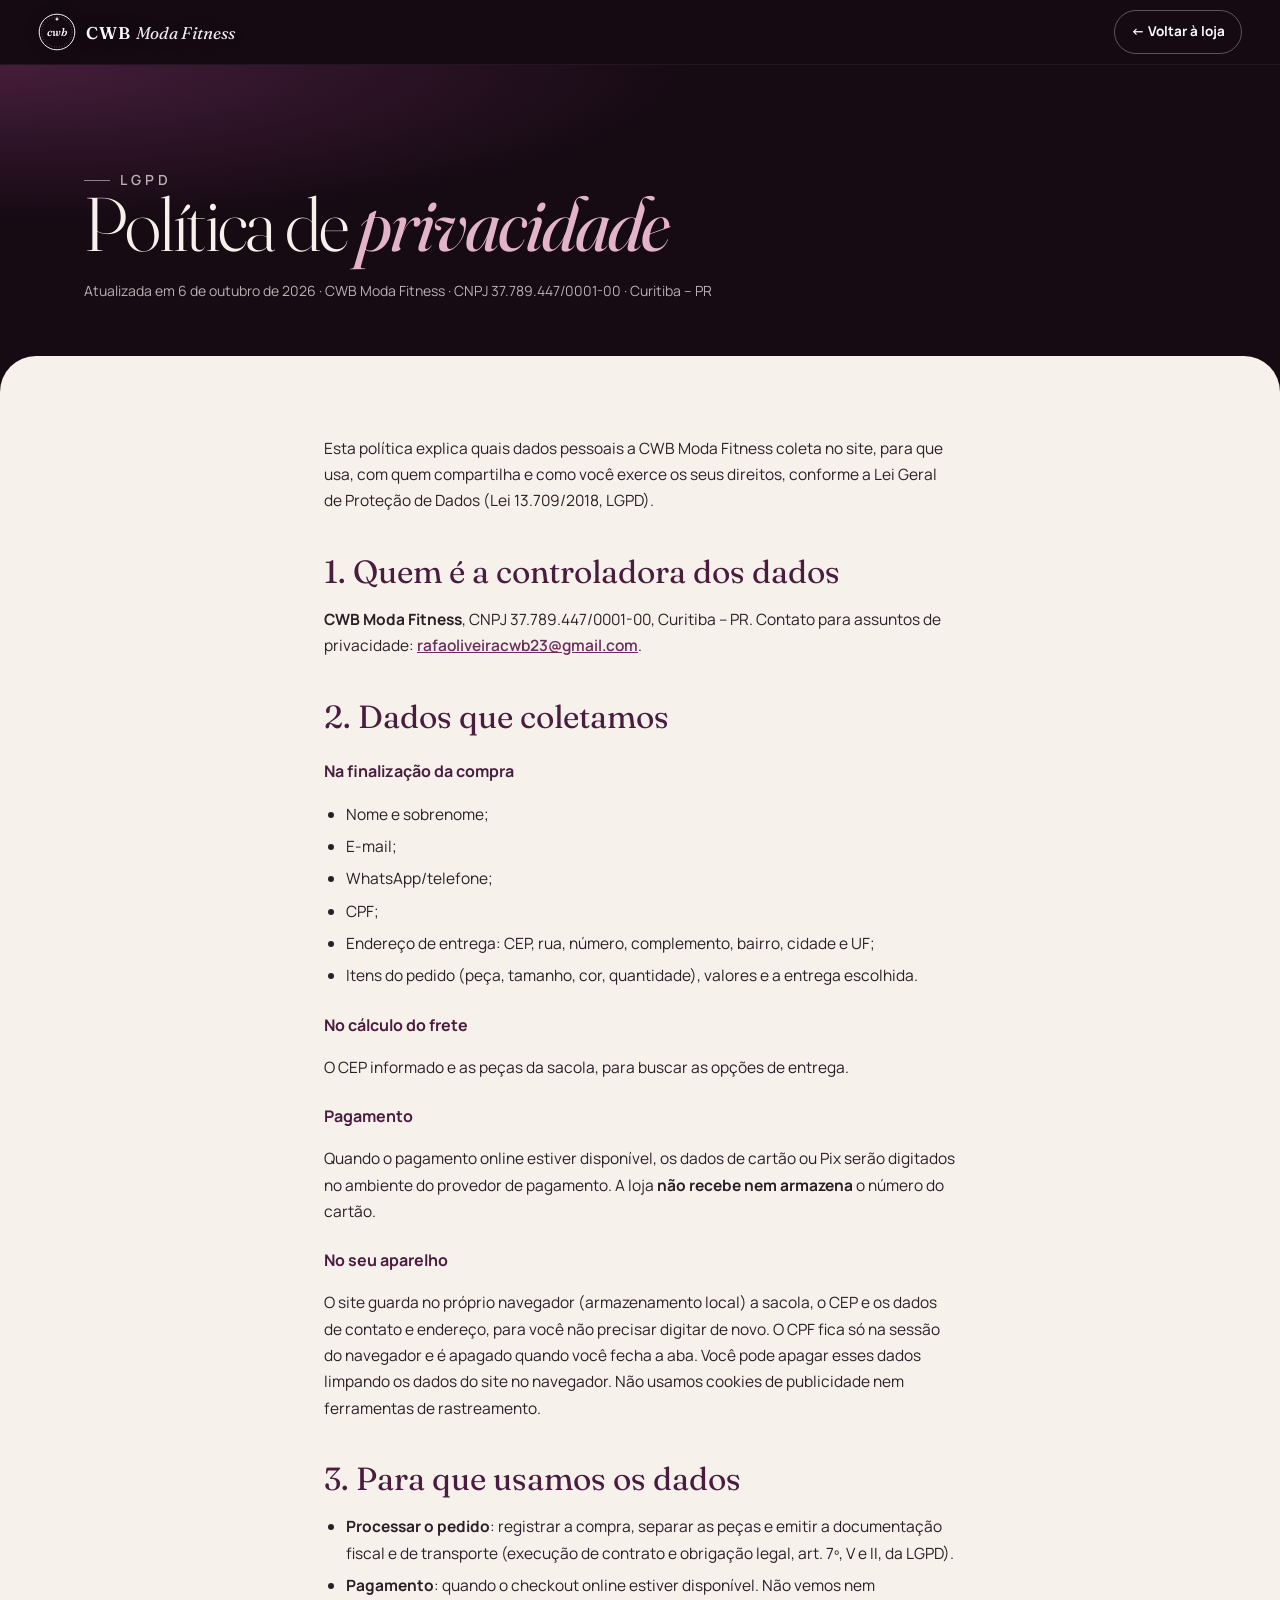
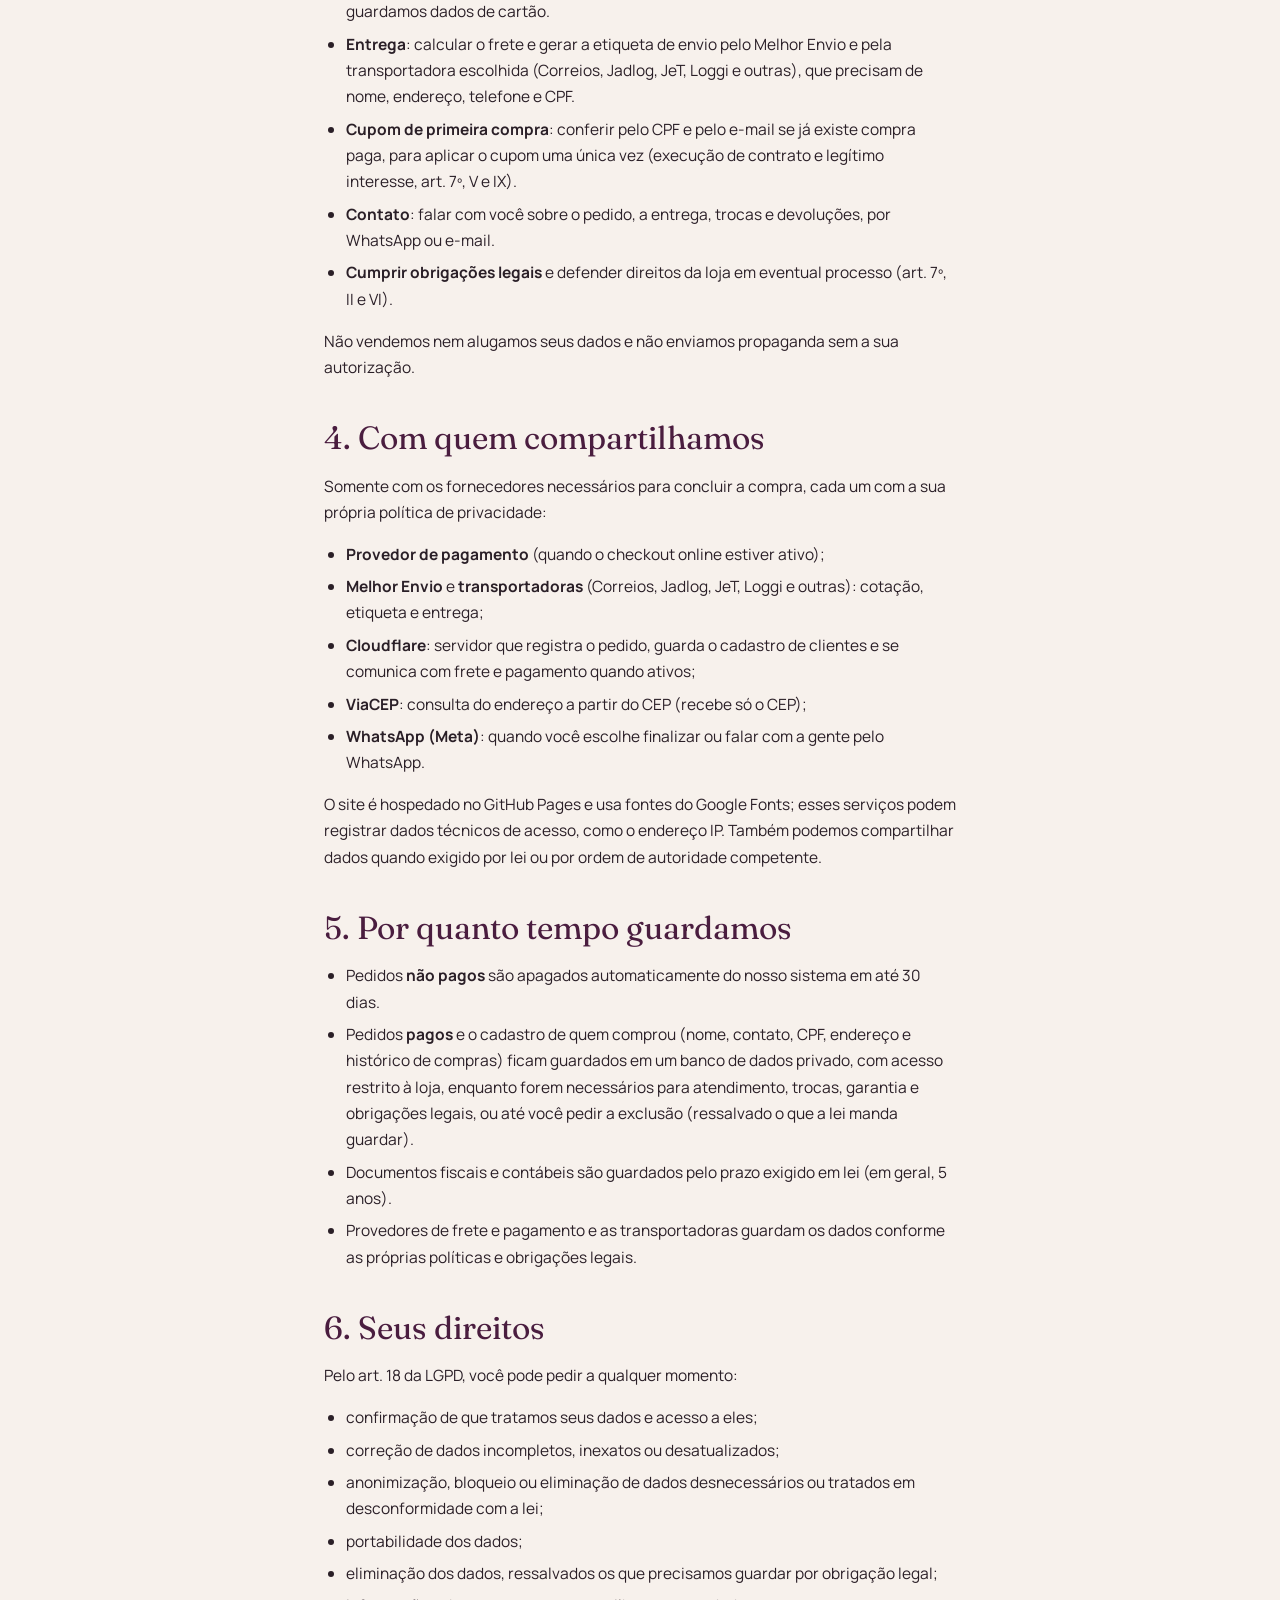
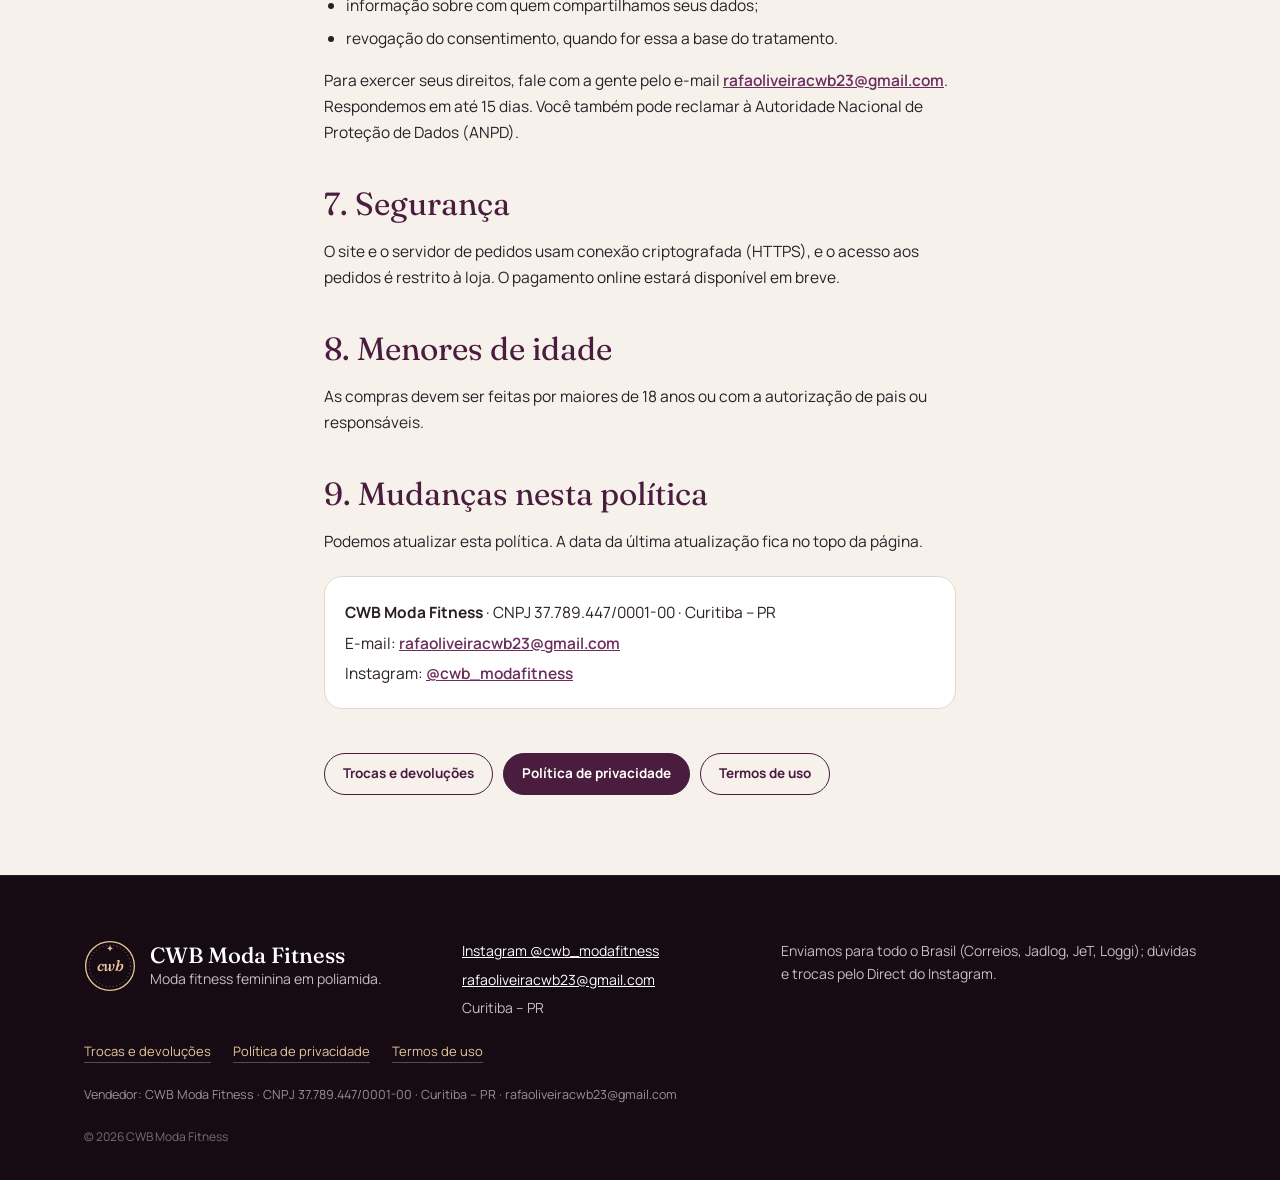
==== commit 865f51f6: "Remove Mercado Pago (site continua fora do ar)" ====
--- a/privacidade.html
+++ b/privacidade.html
@@ -66,14 +66,14 @@
       <h3>No cálculo do frete</h3>
       <p>O CEP informado e as peças da sacola, para buscar as opções de entrega.</p>
       <h3>Pagamento</h3>
-      <p>Os dados de cartão, Pix ou boleto são digitados no ambiente do <strong>Mercado Pago</strong>. A loja <strong>não recebe nem armazena</strong> o número do cartão. Do Mercado Pago recebemos apenas a situação do pagamento (aprovado, pendente ou recusado), o meio de pagamento e o valor.</p>
+      <p>Quando o pagamento online estiver disponível, os dados de cartão ou Pix serão digitados no ambiente do provedor de pagamento. A loja <strong>não recebe nem armazena</strong> o número do cartão.</p>
       <h3>No seu aparelho</h3>
       <p>O site guarda no próprio navegador (armazenamento local) a sacola, o CEP e os dados de contato e endereço, para você não precisar digitar de novo. O CPF fica só na sessão do navegador e é apagado quando você fecha a aba. Você pode apagar esses dados limpando os dados do site no navegador. Não usamos cookies de publicidade nem ferramentas de rastreamento.</p>
 
       <h2>3. Para que usamos os dados</h2>
       <ul>
         <li><strong>Processar o pedido</strong>: registrar a compra, separar as peças e emitir a documentação fiscal e de transporte (execução de contrato e obrigação legal, art. 7º, V e II, da LGPD).</li>
-        <li><strong>Pagamento</strong>: criar a cobrança no Mercado Pago, que pode usar nome, e-mail e CPF para identificar a compradora e prevenir fraudes.</li>
+        <li><strong>Pagamento</strong>: quando o checkout online estiver disponível. Não vemos nem guardamos dados de cartão.</li>
         <li><strong>Entrega</strong>: calcular o frete e gerar a etiqueta de envio pelo Melhor Envio e pela transportadora escolhida (Correios, Jadlog, JeT, Loggi e outras), que precisam de nome, endereço, telefone e CPF.</li>
         <li><strong>Cupom de primeira compra</strong>: conferir pelo CPF e pelo e-mail se já existe compra paga, para aplicar o cupom uma única vez (execução de contrato e legítimo interesse, art. 7º, V e IX).</li>
         <li><strong>Contato</strong>: falar com você sobre o pedido, a entrega, trocas e devoluções, por WhatsApp ou e-mail.</li>
@@ -84,9 +84,9 @@
       <h2>4. Com quem compartilhamos</h2>
       <p>Somente com os fornecedores necessários para concluir a compra, cada um com a sua própria política de privacidade:</p>
       <ul>
-        <li><strong>Mercado Pago</strong>: processamento do pagamento;</li>
+        <li><strong>Provedor de pagamento</strong> (quando o checkout online estiver ativo);</li>
         <li><strong>Melhor Envio</strong> e <strong>transportadoras</strong> (Correios, Jadlog, JeT, Loggi e outras): cotação, etiqueta e entrega;</li>
-        <li><strong>Cloudflare</strong>: servidor que registra o pedido, guarda o cadastro de clientes e se comunica com o Mercado Pago e o Melhor Envio;</li>
+        <li><strong>Cloudflare</strong>: servidor que registra o pedido, guarda o cadastro de clientes e se comunica com frete e pagamento quando ativos;</li>
         <li><strong>ViaCEP</strong>: consulta do endereço a partir do CEP (recebe só o CEP);</li>
         <li><strong>WhatsApp (Meta)</strong>: quando você escolhe finalizar ou falar com a gente pelo WhatsApp.</li>
       </ul>
@@ -97,7 +97,7 @@
         <li>Pedidos <strong>não pagos</strong> são apagados automaticamente do nosso sistema em até 30 dias.</li>
         <li>Pedidos <strong>pagos</strong> e o cadastro de quem comprou (nome, contato, CPF, endereço e histórico de compras) ficam guardados em um banco de dados privado, com acesso restrito à loja, enquanto forem necessários para atendimento, trocas, garantia e obrigações legais, ou até você pedir a exclusão (ressalvado o que a lei manda guardar).</li>
         <li>Documentos fiscais e contábeis são guardados pelo prazo exigido em lei (em geral, 5 anos).</li>
-        <li>Mercado Pago, Melhor Envio e transportadoras guardam os dados conforme as próprias políticas e obrigações legais.</li>
+        <li>Provedores de frete e pagamento e as transportadoras guardam os dados conforme as próprias políticas e obrigações legais.</li>
       </ul>
 
       <h2>6. Seus direitos</h2>
@@ -114,7 +114,7 @@
       <p>Para exercer seus direitos, fale com a gente pelo e-mail <a href="mailto:rafaoliveiracwb23@gmail.com">rafaoliveiracwb23@gmail.com</a>. Respondemos em até 15 dias. Você também pode reclamar à Autoridade Nacional de Proteção de Dados (ANPD).</p>
 
       <h2>7. Segurança</h2>
-      <p>O site e o servidor de pedidos usam conexão criptografada (HTTPS), e o acesso aos pedidos é restrito à loja. O pagamento acontece no ambiente seguro do Mercado Pago.</p>
+      <p>O site e o servidor de pedidos usam conexão criptografada (HTTPS), e o acesso aos pedidos é restrito à loja. O pagamento online estará disponível em breve.</p>
 
       <h2>8. Menores de idade</h2>
       <p>As compras devem ser feitas por maiores de 18 anos ou com a autorização de pais ou responsáveis.</p>
--- a/css/style.css
+++ b/css/style.css
@@ -423,7 +423,7 @@
 }
 
 /* =====================================================================
-   Checkout (frete em tempo real + Mercado Pago) — na paleta v2
+   Checkout (frete em tempo real) — na paleta v2
    ===================================================================== */
 .btn--grad{background:var(--plum);color:#fff;border:0}
 .btn--grad:hover{background:var(--plum-2)}
@@ -464,7 +464,7 @@
 .drawer__foot #checkoutWa{min-height:46px}
 @media (max-height:760px),(max-width:480px){.drawer__foot .alt-contact{font-size:12px}}
 
-/* volta do Mercado Pago */
+/* volta do pagamento */
 .order{display:grid;place-items:center;padding:18px}
 .order__panel{position:relative;width:min(460px,100%);max-height:calc(100svh - 36px);overflow:auto;background:var(--cream);color:var(--text);border-radius:28px;padding:34px 26px 26px;text-align:center;box-shadow:0 30px 80px -20px rgba(0,0,0,.6);animation:up .45s var(--ease-out)}
 .order__panel::before{content:"";position:absolute;inset:0 0 auto 0;height:6px;background:linear-gradient(90deg,var(--plum),var(--rose-2),var(--gold));border-radius:28px 28px 0 0}
